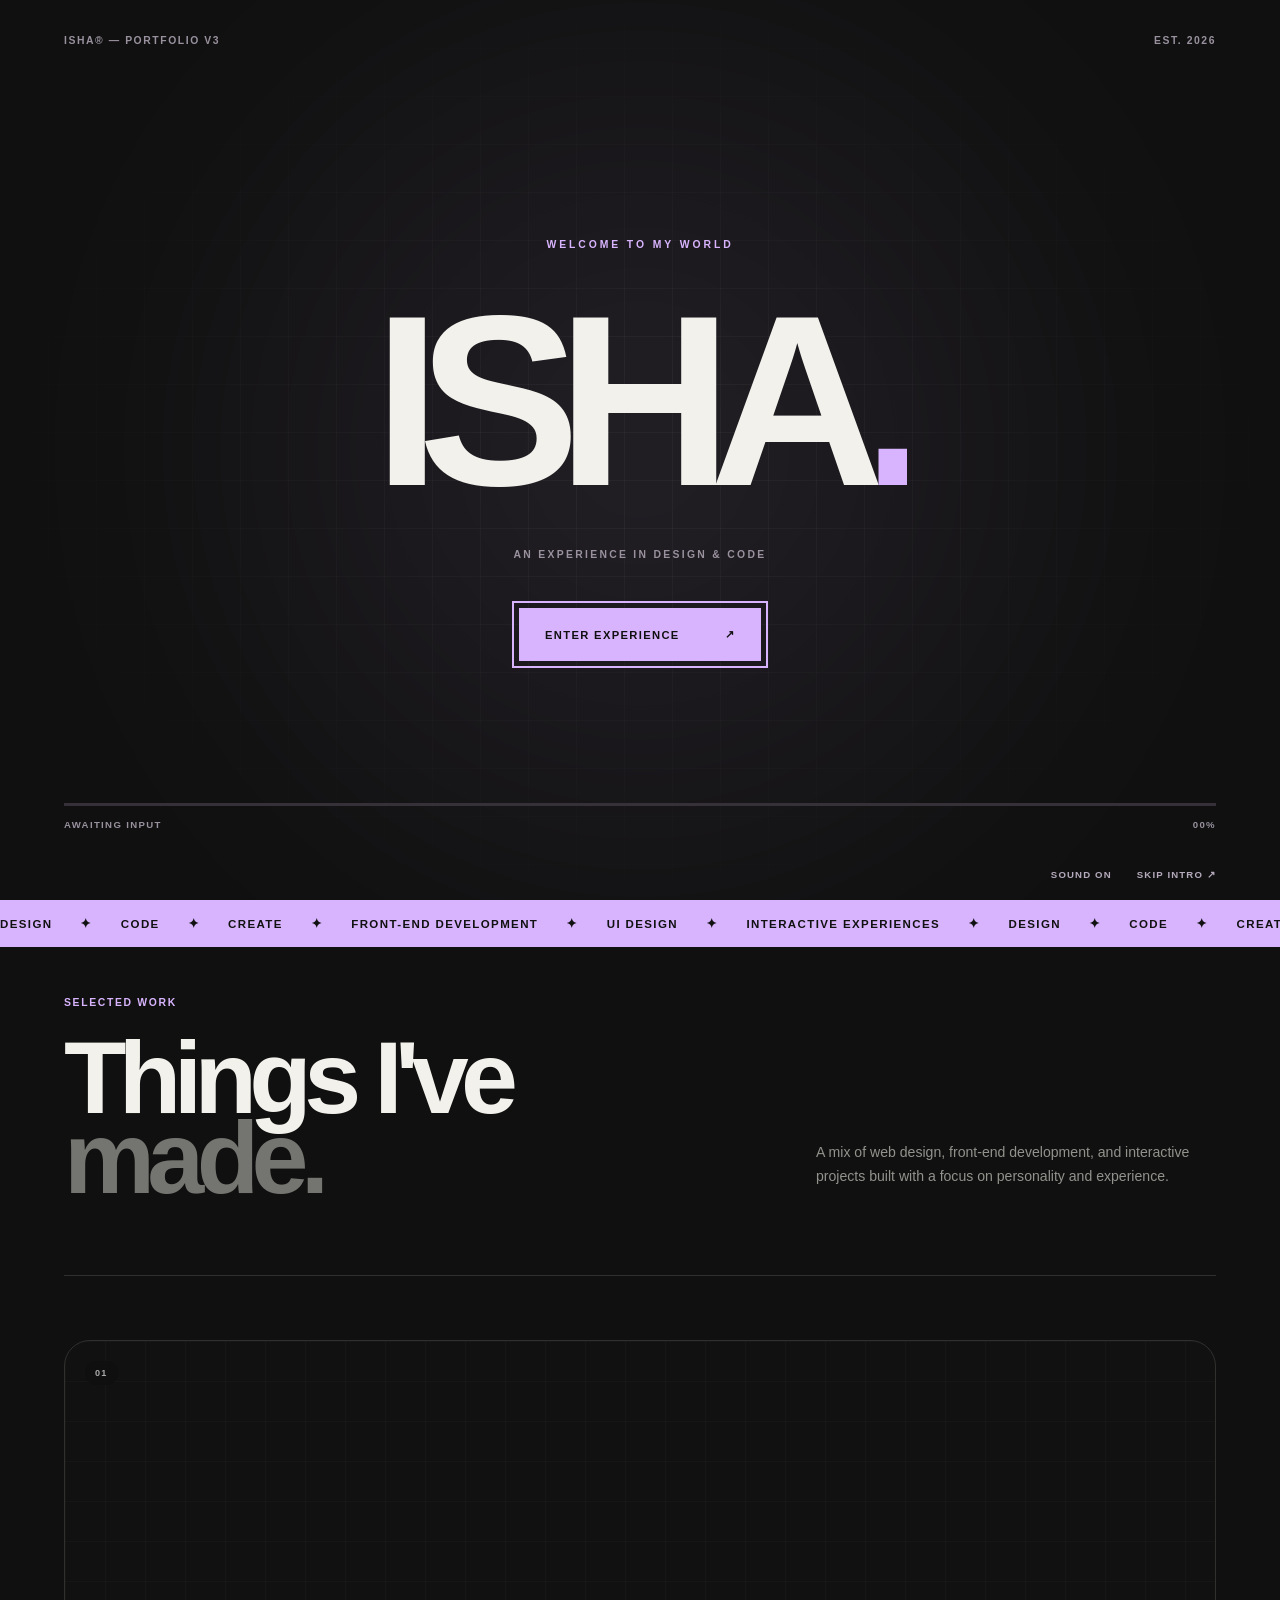
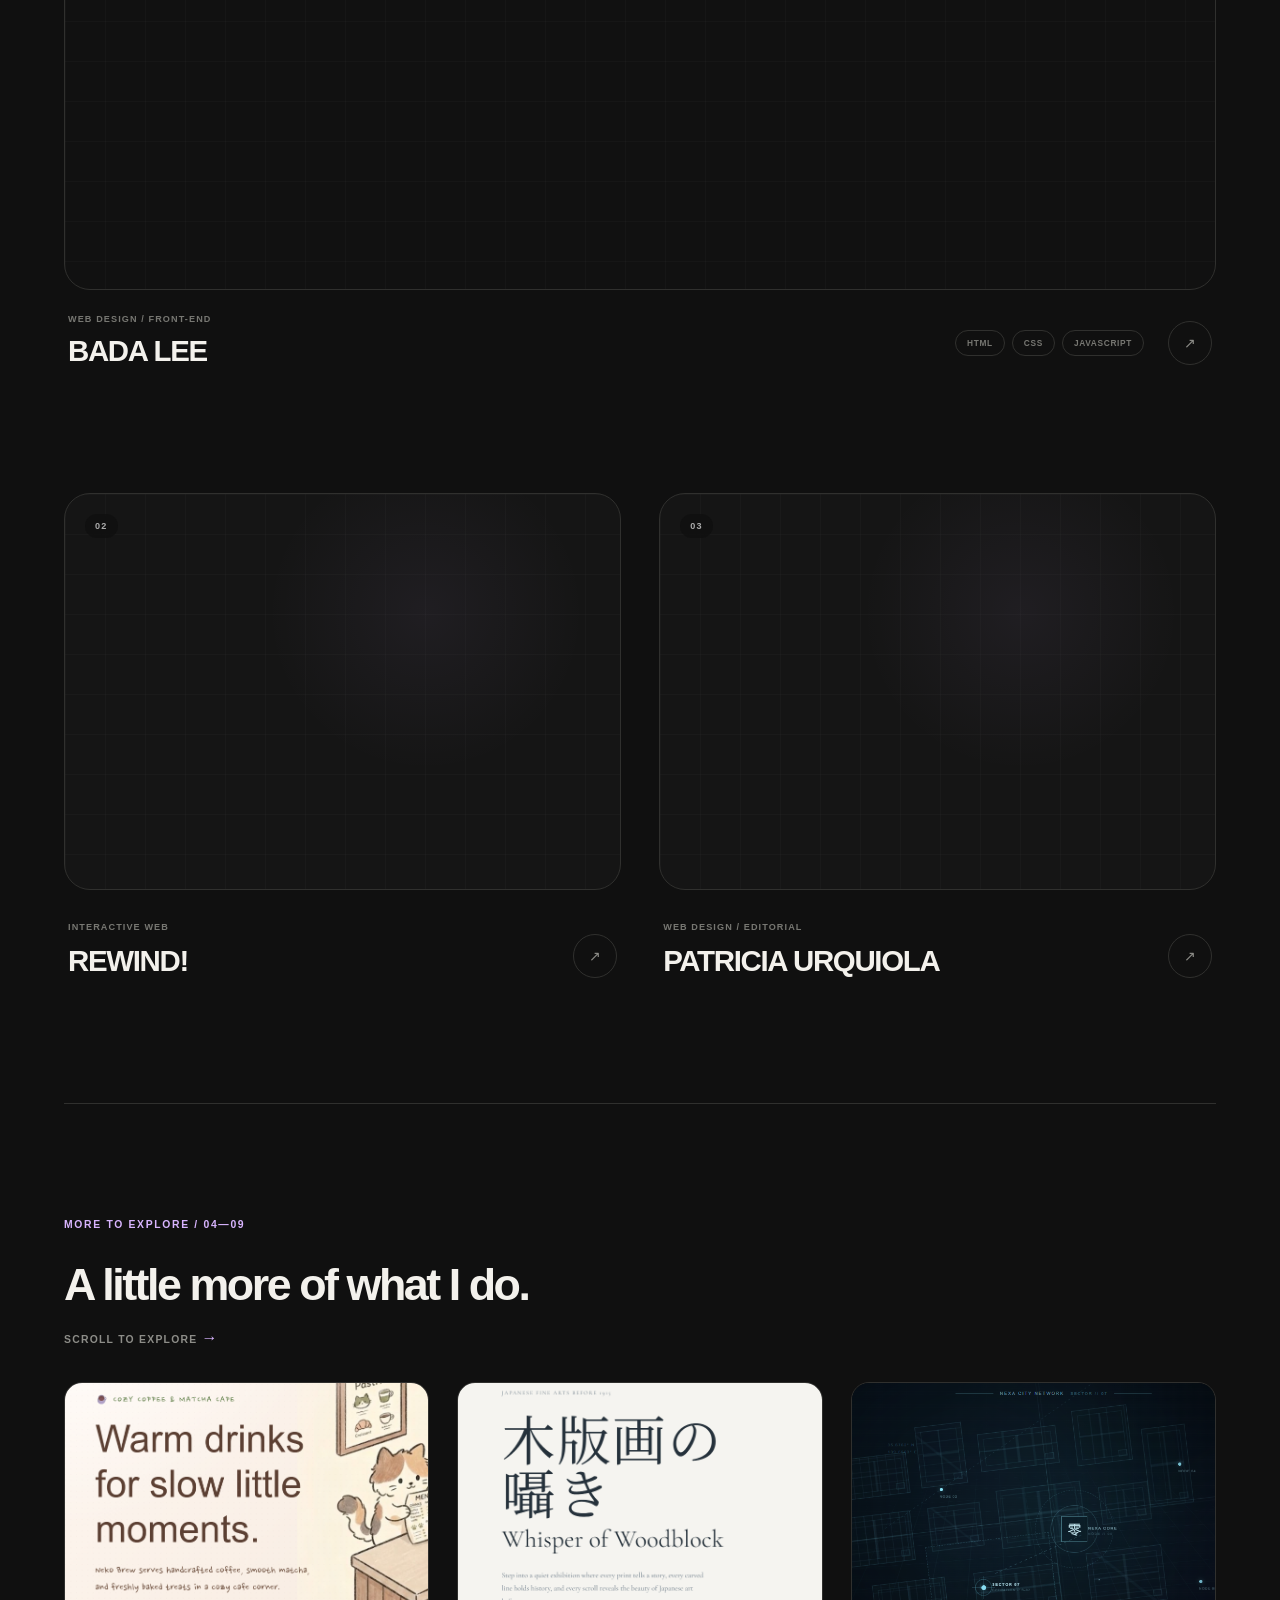
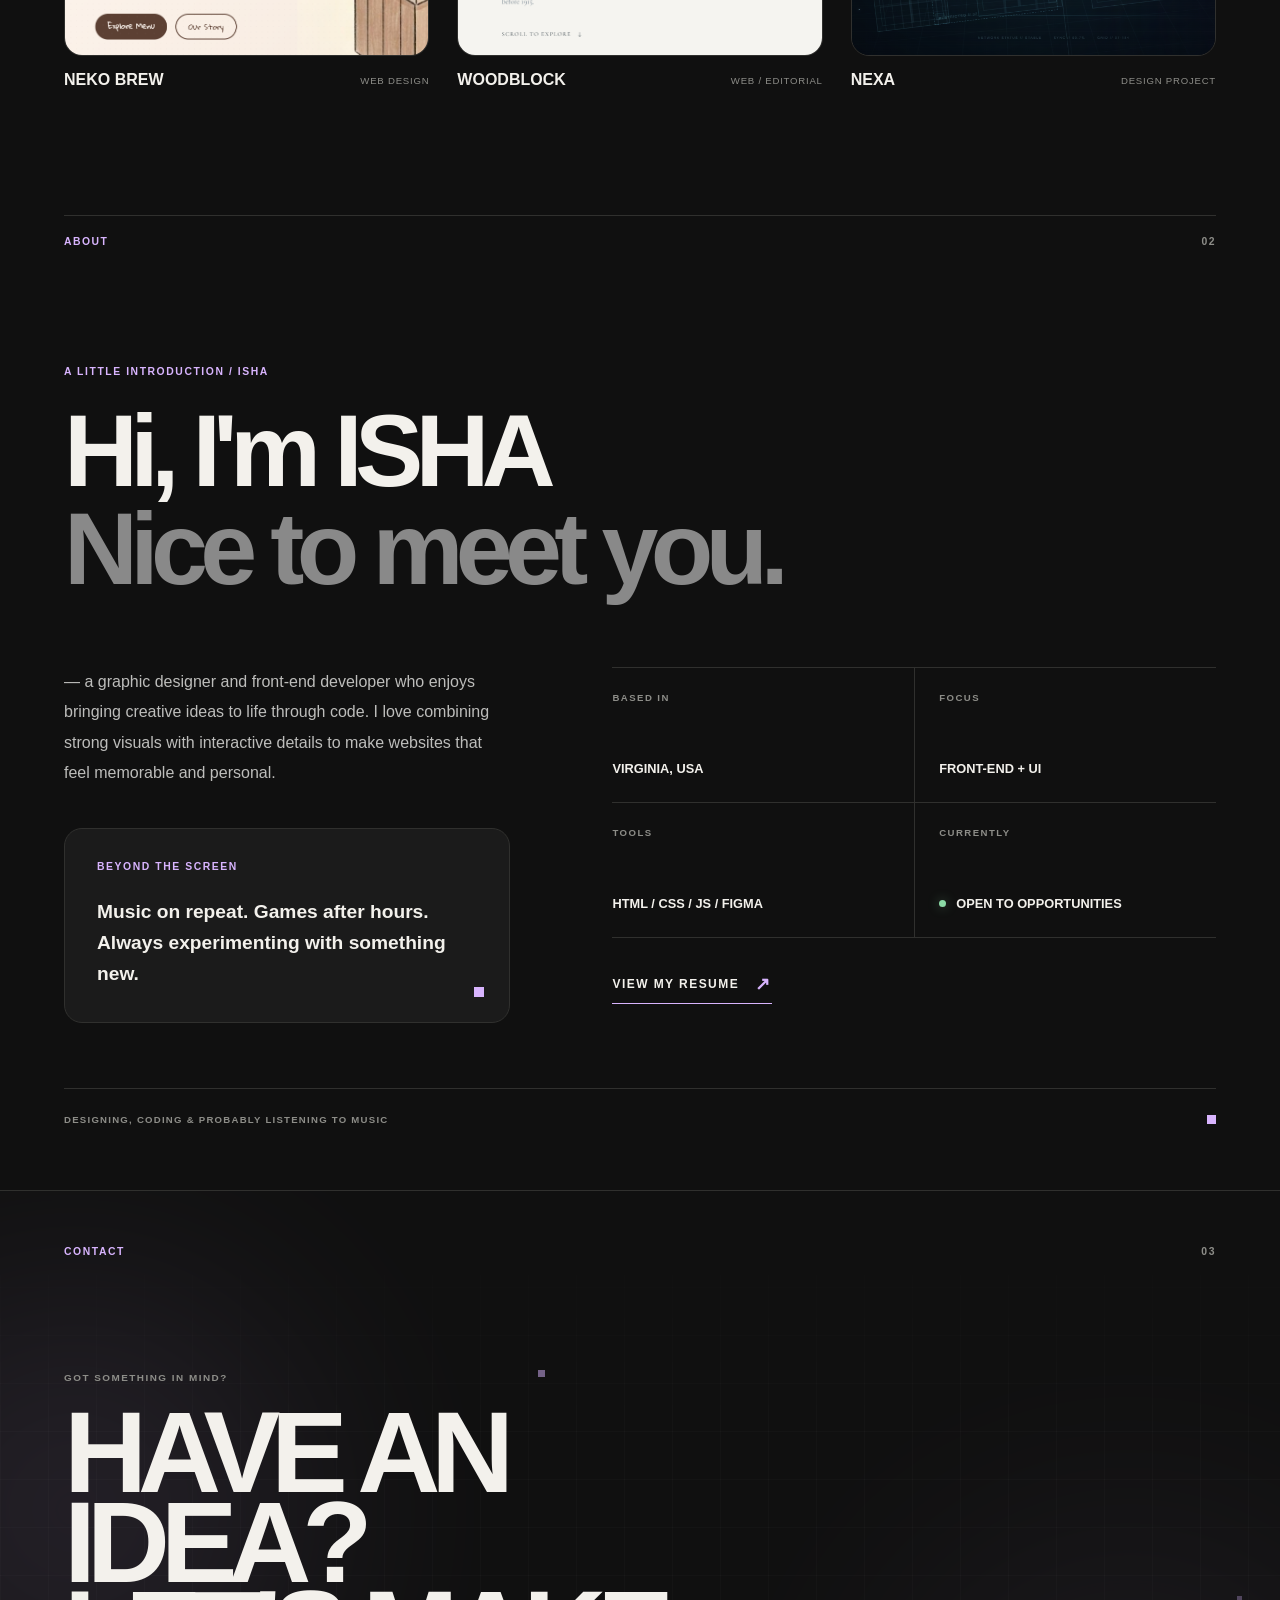
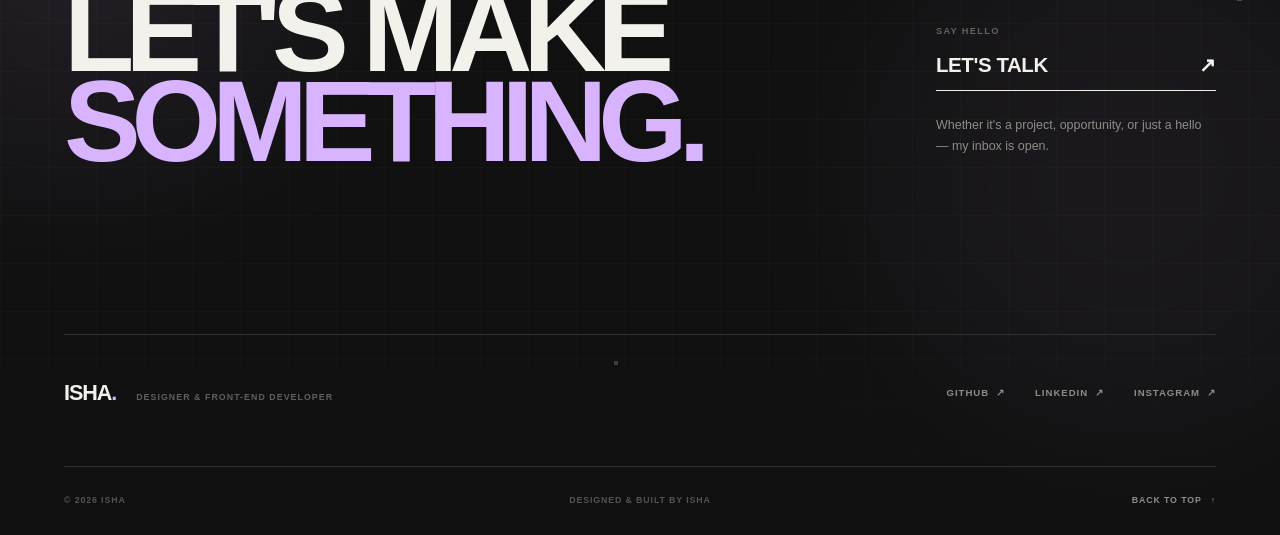
==== index.html @ 1ec318f9 "new new new" ====
<!DOCTYPE html>
<html lang="en">

<head>
    <meta charset="UTF-8">

    <meta
        name="viewport"
        content="width=device-width, initial-scale=1.0"
    >

    <meta
        name="description"
        content="ISHA — Front-End Developer and Designer portfolio."
    >

    <title>ISHA — Portfolio</title>

<link rel="stylesheet" href="css/base.css">
<link rel="stylesheet" href="css/work.css">
<link rel="stylesheet" href="css/about.css">
<link rel="stylesheet" href="css/contact.css">
<link rel="stylesheet" href="css/projects.css">
<link rel="stylesheet" href="css/responsive.css">
<link rel="stylesheet" href="css/loader.css">
</head>


<body>


<!-- =========================================
     ISHA V3 — CINEMATIC LOADER
========================================= -->

<div class="intro-loader" id="introLoader" role="dialog"
     aria-label="Portfolio introduction" aria-modal="true">

    <div class="intro-panel intro-panel-left"></div>
    <div class="intro-panel intro-panel-right"></div>

    <div class="intro-stage">

        <div class="intro-grid"></div>
        <div class="intro-glow"></div>

        <div class="intro-top">
            <span>ISHA® — PORTFOLIO V3</span>
            <span>EST. 2026</span>
        </div>

        <div class="intro-center">

            <p class="intro-kicker">WELCOME TO MY WORLD</p>

            <h1 class="intro-wordmark" aria-label="ISHA">
                <span>I</span>
                <span>S</span>
                <span>H</span>
                <span>A</span>
                <span class="intro-dot">.</span>
            </h1>

            <p class="intro-status" id="introStatus">
                AN EXPERIENCE IN DESIGN &amp; CODE
            </p>

            <button class="intro-enter" id="introEnter" type="button">
                ENTER EXPERIENCE
                <span>↗</span>
            </button>

        </div>

        <div class="intro-bottom">

            <div class="intro-progress-track">
                <div class="intro-progress-bar"></div>
            </div>

            <div class="intro-bottom-info">
                <span id="introProgressLabel">AWAITING INPUT</span>
                <span id="introPercent">00%</span>
            </div>

        </div>

        <div class="intro-controls">
            <button id="introSound" type="button"
                    aria-pressed="true">SOUND ON</button>
            <button id="introSkip" type="button">SKIP INTRO ↗</button>
        </div>

    </div>
</div>



    <!-- =========================================
         NAVIGATION
    ========================================== -->

    <header class="site-header">

        <a href="#" class="logo">
            ISHA<span>.</span>
        </a>


        <nav class="site-nav" aria-label="Main navigation">

            <a href="#work">WORK</a>
            <a href="#about">ABOUT</a>
            <a href="#contact">CONTACT</a>

        </nav>


        <div class="header-status">

            <span class="status-dot"></span>

            AVAILABLE FOR WORK

        </div>

    </header>



    <main>


        <!-- =========================================
             HERO
        ========================================== -->

        <section class="hero">

<div class="hero-background" aria-hidden="true">

    <div class="hero-grid"></div>

    <div class="hero-glow hero-glow-one"></div>
    <div class="hero-glow hero-glow-two"></div>

    <span class="hero-bg-text">
        ISHA
    </span>

    <div class="hero-square square-one"></div>
    <div class="hero-square square-two"></div>
    <div class="hero-square square-three"></div>

</div>

            <!-- LEFT SIDE -->

            <div class="hero-intro">

                <p class="hero-eyebrow">
                    FRONT-END DEVELOPER &amp; DESIGNER
                </p>


                <h1 class="hero-title">
                    ISHA<span>.</span>
                </h1>


                <p class="hero-description">
                I design &amp; build digital experiences<br>
                with personality.
                </p>


                <div class="hero-actions">

                    <a
                        href="#work"
                        class="button button-primary"
                    >
                        VIEW MY WORK
                        <span>↗</span>
                    </a>


                    <a
                        href="#contact"
                        class="button button-secondary"
                    >
                        CONTACT ME
                    </a>

                </div>

<div class="hero-meta">

    <div>
        <span>BASED IN</span>
        <p>VIRGINIA, USA</p>
    </div>

    <div>
        <span>FOCUS</span>
        <p>FRONT-END / UI</p>
    </div>

</div>

            </div>

            <!-- =========================================
                 FEATURED PROJECT
            ========================================== -->

            <div class="featured-project">

                <div class="featured-top">

                    <div class="featured-label">

                        <span class="featured-dot"></span>

                        LIVE PROJECT PREVIEW

                    </div>


                    <span class="featured-count">
                        01 / 06
                    </span>

                </div>



<a
    href="https://urbruhisha.github.io/genshin-ui/"
    class="featured-card"
    target="_blank"
    rel="noopener noreferrer"
>

                    <!-- IMAGE WILL GO HERE LATER -->

<div class="featured-visual">
    
    <iframe
        src="https://urbruhisha.github.io/genshin-ui/"
        title="Genshin Archive live preview"
        class="featured-site-preview"
        loading="lazy"
        tabindex="-1"
    ></iframe>

</div>


                    <div class="featured-info">

                        <div>

                            <p class="featured-type">
                                PERSONAL PROJECT
                            </p>

                            <h2>
                                GENSHIN ARCHIVE
                            </h2>

                        </div>


                        <span class="featured-arrow">
                            ↗
                        </span>

                    </div>

                </a>

            </div>

        </section>

<div class="hero-scroll">
    <span>SCROLL TO EXPLORE</span>
    <span>↓</span>
</div>



        <!-- =========================================
             TICKER
        ========================================== -->

        <section
            class="ticker"
            aria-label="Portfolio specialties"
        >

            <div class="ticker-track">


                <!-- FIRST COPY -->

                <div class="ticker-content">

                    <span>DESIGN</span>
                    <span class="ticker-symbol">✦</span>

                    <span>CODE</span>
                    <span class="ticker-symbol">✦</span>

                    <span>CREATE</span>
                    <span class="ticker-symbol">✦</span>

                    <span>FRONT-END DEVELOPMENT</span>
                    <span class="ticker-symbol">✦</span>

                    <span>UI DESIGN</span>
                    <span class="ticker-symbol">✦</span>

                    <span>INTERACTIVE EXPERIENCES</span>
                    <span class="ticker-symbol">✦</span>

                </div>



                <!-- DUPLICATE FOR SEAMLESS LOOP -->

                <div
                    class="ticker-content"
                    aria-hidden="true"
                >

                    <span>DESIGN</span>
                    <span class="ticker-symbol">✦</span>

                    <span>CODE</span>
                    <span class="ticker-symbol">✦</span>

                    <span>CREATE</span>
                    <span class="ticker-symbol">✦</span>

                    <span>FRONT-END DEVELOPMENT</span>
                    <span class="ticker-symbol">✦</span>

                    <span>UI DESIGN</span>
                    <span class="ticker-symbol">✦</span>

                    <span>INTERACTIVE EXPERIENCES</span>
                    <span class="ticker-symbol">✦</span>

                </div>


            </div>

        </section>

<!-- =========================================
     SELECTED WORK
========================================== -->

<div class="work-header">

    <div class="work-heading">

        <p class="work-eyebrow">
            SELECTED WORK
        </p>

        <h2>
            Things I've<br>
            <span>made.</span>
        </h2>

    </div>


    <p class="work-description">
        A mix of web design, front-end development,
        and interactive projects built with a focus
        on personality and experience.
    </p>

</div>

    <!-- =========================================
     PROJECT 01 — BADA LEE
========================================== -->

<article class="project project-large project-bada">

<div class="project-visual project-visual-live">

    <iframe
        src="https://urbruhisha.github.io/bdlee/"
        title="BADA LEE live website preview"
        class="project-site-preview"
        loading="lazy"
    ></iframe>

    <span class="project-number">01</span>

</div>


    <div class="project-info">

        <div class="project-title">

            <span>WEB DESIGN / FRONT-END</span>

            <h3>BADA LEE</h3>

        </div>


        <div class="project-meta">

            <div class="project-tags">
                <span>HTML</span>
                <span>CSS</span>
                <span>JAVASCRIPT</span>
            </div>

            <a
                href="https://urbruhisha.github.io/bdlee/"
                class="project-arrow"
                target="_blank"
                rel="noopener noreferrer"
                aria-label="Open BADA LEE project"
            >
                ↗
            </a>

        </div>

    </div>

</article>


<!-- =========================================
     PROJECTS 02 + 03
========================================== -->

<div class="project-grid">


<!-- PROJECT 02 — REWIND -->

<article class="project project-small project-rewind">

    <div class="project-visual project-visual-live">

        <iframe
            src="https://urbruhisha.github.io/rewind/"
            title="REWIND! live website preview"
            class="project-site-preview"
            loading="lazy"
        ></iframe>

        <span class="project-number">02</span>

    </div>


    <div class="project-info">

        <div class="project-title">

            <span>INTERACTIVE WEB</span>

            <h3>REWIND!</h3>

        </div>


        <a
            href="https://urbruhisha.github.io/rewind/"
            class="project-arrow"
            target="_blank"
            rel="noopener noreferrer"
            aria-label="Open REWIND project"
        >
            ↗
        </a>

    </div>

</article>


<!-- PROJECT 03 — PATRICIA URQUIOLA -->

<article class="project project-small project-urquiola">

    <div class="project-visual project-visual-live">

<iframe
    src="https://urbruhisha.github.io/urquiola/"
    title="Patricia Urquiola live website preview"
    class="project-site-preview"
    loading="lazy"
></iframe>
        
        <span class="project-number">03</span>

    </div>


    <div class="project-info">

        <div class="project-title">

            <span>WEB DESIGN / EDITORIAL</span>

            <h3>PATRICIA URQUIOLA</h3>

        </div>


<a
    href="https://urbruhisha.github.io/urquiola/"
    class="project-arrow"
    target="_blank"
    rel="noopener noreferrer"
    aria-label="Open Patricia Urquiola project"
>
    ↗
</a>

    </div>

</article>
    
    
</div>


<!-- =========================================
     MORE TO EXPLORE
========================================== -->

<div class="more-projects">

    <div class="more-projects-header">
        <p class="work-eyebrow">MORE TO EXPLORE / 04—09</p>
        <h2>A little more of what I do.</h2>
        <p class="more-scroll-hint">
        SCROLL TO EXPLORE <span>→</span>
        </p>
    </div>

    <div class="more-projects-grid">

        <!-- 04 — NEKO BREW -->
        <a href="projects/neko-brew/index.html" class="more-project-card" target="_blank" rel="noopener noreferrer">
            <div class="more-project-image">
                <img src="images/neko-brew-preview.png"
                     alt="Neko Brew website screenshot"
                     loading="lazy">
                <span class="more-project-overlay">VIEW PROJECT ↗</span>
            </div>
            <div class="more-project-info">
                <h3>NEKO BREW</h3>
                <span>WEB DESIGN</span>
            </div>
        </a>

        <!-- 05 — WOODBLOCK -->
        <a href="projects/woodblock/index.html" class="more-project-card" target="_blank" rel="noopener noreferrer">
            <div class="more-project-image">
                <img src="images/woodblock-preview.png"
                     alt="Woodblock project screenshot"
                     loading="lazy">
                <span class="more-project-overlay">VIEW PROJECT ↗</span>
            </div>
            <div class="more-project-info">
                <h3>WOODBLOCK</h3>
                <span>WEB / EDITORIAL</span>
            </div>
        </a>

        <!-- 06 — NEXA -->
        <a href="projects/nexa/index.html" class="more-project-card" target="_blank" rel="noopener noreferrer">
            <div class="more-project-image">
                <img src="images/nexa-preview.png"
                     alt="NEXA project screenshot"
                     loading="lazy">
                <span class="more-project-overlay">VIEW PROJECT ↗</span>
            </div>
            <div class="more-project-info">
                <h3>NEXA</h3>
                <span>DESIGN PROJECT</span>
            </div>
        </a>

        <!-- 07 — KISSESAMOUR -->
        <a href="projects/kissesamour/index.html" class="more-project-card" target="_blank" rel="noopener noreferrer">
            <div class="more-project-image">
                <img src="images/kissesamour-preview.png"
                     alt="Kissesamour project screenshot"
                     loading="lazy">
                <span class="more-project-overlay">VIEW PROJECT ↗</span>
            </div>
            <div class="more-project-info">
                <h3>KISSESAMOUR</h3>
                <span>WORK IN PROGRESS</span>
            </div>
        </a>

        <!-- 08 — COMING SOON -->
        <div class="more-project-card coming-soon">
            <div class="more-project-image">
                <div class="coming-soon-content">
                    <span>IN THE WORKS / 08</span>
                    <h3>COMING SOON</h3>
                    <p>NEW PROJECT</p>
                </div>
            </div>
            <div class="more-project-info">
                <h3>UNTITLED PROJECT</h3>
                <span>COMING SOON</span>
            </div>
        </div>

        <!-- 09 — SPARE SLOT -->
        <div class="more-project-card coming-soon">
            <div class="more-project-image">
                <div class="coming-soon-content">
                    <span>FUTURE PROJECT / 09</span>
                    <h3>COMING SOON</h3>
                    <p>STAY TUNED</p>
                </div>
            </div>
            <div class="more-project-info">
                <h3>FUTURE PROJECT</h3>
                <span>COMING SOON</span>
            </div>
        </div>

    </div>

</div>



<!-- ========================================
     ABOUT ME
========================================= -->

<section class="about-section" id="about">

    <div class="about-topline">
        <span>ABOUT</span>
        <span>02</span>
    </div>

    <div class="about-heading">
        <p class="about-eyebrow">A LITTLE INTRODUCTION / ISHA</p>

        <h2>
            Hi, I'm ISHA<br>
            <span>Nice to meet you.</span>
        </h2>
    </div>

    <div class="about-content">

        <!-- LEFT: INTRODUCTION -->
        <div class="about-left">

            <p class="about-description">
                — a graphic designer and front-end
                developer who enjoys bringing creative ideas
                to life through code. I love combining strong
                visuals with interactive details to make
                websites that feel memorable and personal.
            </p>

            <div class="about-personality">
                <span class="personality-label">
                    BEYOND THE SCREEN
                </span>

                <p>
                    Music on repeat. Games after hours.
                    Always experimenting with something new.
                </p>

                <span class="personality-square"></span>
            </div>

        </div>

        <!-- RIGHT: INFORMATION -->
        <div class="about-right">

            <div class="about-info-grid">

                <div class="about-info-item">
                    <span>BASED IN</span>
                    <strong>VIRGINIA, USA</strong>
                </div>

                <div class="about-info-item">
                    <span>FOCUS</span>
                    <strong>FRONT-END + UI</strong>
                </div>

                <div class="about-info-item">
                    <span>TOOLS</span>
                    <strong>HTML / CSS / JS / FIGMA</strong>
                </div>

                <div class="about-info-item">
                    <span>CURRENTLY</span>
                    <strong class="availability">
                        <i></i>
                        OPEN TO OPPORTUNITIES
                    </strong>
                </div>

            </div>

            <a
                href="resume.pdf"
                class="about-resume"
                target="_blank"
                rel="noopener noreferrer"
            >
                VIEW MY RESUME
                <span>↗</span>
            </a>

        </div>

    </div>

    <div class="about-bottomline">
        <span>
            DESIGNING, CODING &amp; PROBABLY LISTENING TO MUSIC
        </span>
        <span class="about-bottom-square"></span>
    </div>

</section>


<!-- =========================================
     CONTACT
========================================== -->

<section class="contact-section" id="contact">
    
    <!-- CONTACT BACKGROUND -->
<div class="hero-background" aria-hidden="true">

    <div class="hero-grid"></div>

    <div class="hero-glow hero-glow-one"></div>
    <div class="hero-glow hero-glow-two"></div>

    <span class="hero-square square-one"></span>
    <span class="hero-square square-two"></span>
    <span class="hero-square square-three"></span>

</div>

    <!-- TOP LABEL -->

    <div class="contact-label">
        <span>CONTACT</span>
        <span>03</span>
    </div>


    <!-- MAIN CONTACT -->

    <div class="contact-main">

        <div class="contact-heading">

            <p class="contact-eyebrow">
                GOT SOMETHING IN MIND?
            </p>

            <h2>
                HAVE AN IDEA?<br>
                LET'S MAKE<br>
                <span>SOMETHING.</span>
            </h2>

        </div>


        <!-- SAY HELLO -->

        <div class="contact-action">

            <p>
                SAY HELLO
            </p>

<a
    href="mailto:ferminaisha003@gmail.com?subject=Hello%20Isha!"
    class="email-link"
>
    LET'S TALK
    <span>↗</span>
</a>

            <p class="contact-note">
                Whether it's a project, opportunity,
                or just a hello — my inbox is open.
            </p>

        </div>

    </div>



    <!-- =========================================
         FOOTER
    ========================================== -->

    <footer class="site-footer">

        <div class="footer-brand">

            <a href="https://urbruhisha.github.io/Isha-v2/" class="footer-logo">
                ISHA<span>.</span>
            </a>

            <p>
                DESIGNER &amp; FRONT-END DEVELOPER
            </p>

        </div>


        <div class="footer-links">

            <a
                href="https://github.com/urbruhisha"
                target="_blank"
                rel="noopener noreferrer"
            >
                GITHUB
                <span>↗</span>
            </a>

            <a
                href="https://www.linkedin.com/in/aisha-fermin-2b5055415/"
                target="_blank"
                rel="noopener noreferrer"
            >
                LINKEDIN
                <span>↗</span>
            </a>
            
            <a
                href="
https://www.instagram.com/designedbyishav2?stkn=MzZva2c1ajdhcDd4&utm_source=qr"
                target="_blank"
                rel="noopener noreferrer"
            >
                INSTAGRAM
                <span>↗</span>
            </a>

        </div>


        <div class="footer-bottom">

            <p>
                © 2026 ISHA
            </p>

            <p class="footer-made">
                DESIGNED &amp; BUILT BY ISHA
            </p>

            <a href="#" class="back-to-top">
                BACK TO TOP
                <span>↑</span>
            </a>

        </div>

    </footer>

</section>


    </main>

<!-- CUSTOM SCROLL INDICATOR -->
<div class="scroll-indicator" aria-hidden="true"></div>

<script src="js/script.js"></script>
<script src="js/hover-sounds.js" defer></script>
<script src="js/loader.js" defer></script>
    
</body>

</html>
---- css/base.css ----
/* ==================================================
   ISHA V3
   BASE + NAV + HERO + FEATURED PROJECT + TICKER
================================================== */


/* ==================================================
   RESET
================================================== */

* {
    box-sizing: border-box;
    margin: 0;
    padding: 0;
}

html {
    scroll-behavior: smooth;
}

body {
    min-height: 100vh;

    background: #101010;
    color: #f3f1ec;

    font-family:
        Arial,
        Helvetica,
        sans-serif;

    -webkit-font-smoothing: antialiased;
}

a {
    color: inherit;
    text-decoration: none;
}

button,
input,
textarea {
    font: inherit;
}


/* ==================================================
   VARIABLES
================================================== */

:root {
    --background: #101010;
    --surface: #181818;
    --surface-light: #202020;

    --text: #f3f1ec;
    --muted: #8d8d88;

    --border: #30302e;

    --accent: #d8b4fe;
    --accent-soft: #b99bd5;

    --radius-small: 10px;
    --radius-medium: 18px;
    --radius-large: 26px;

    --page-padding: clamp(24px, 5vw, 80px);
}


/* ==================================================
   HEADER
================================================== */

.site-header {
    width: 100%;
    min-height: 86px;

    display: grid;
    grid-template-columns: 1fr auto 1fr;
    align-items: center;

    padding:
        0
        var(--page-padding);

    border-bottom: 1px solid var(--border);

    background: var(--background);
}


/* LOGO */

.logo {
    width: max-content;

    font-size: 1.2rem;
    font-weight: 800;

    letter-spacing: -0.04em;
}

.logo span {
    color: var(--accent);
}


/* NAV */

.site-nav {
    display: flex;
    align-items: center;
    gap: 42px;
}

.site-nav a {
    position: relative;

    padding: 10px 0;

    color: var(--muted);

    font-size: 0.72rem;
    font-weight: 700;

    letter-spacing: 0.13em;

    transition:
        color 0.2s ease;
}

.site-nav a::after {
    content: "";

    position: absolute;

    left: 0;
    bottom: 4px;

    width: 0;
    height: 1px;

    background: var(--accent);

    transition:
        width 0.25s ease;
}

.site-nav a:hover {
    color: var(--text);
}

.site-nav a:hover::after {
    width: 100%;
}


/* STATUS */

.header-status {
    justify-self: end;

    display: flex;
    align-items: center;
    gap: 9px;

    color: var(--muted);

    font-size: 0.67rem;
    font-weight: 700;

    letter-spacing: 0.12em;
}

.status-dot {
    width: 7px;
    height: 7px;

    background: #8dd39e;

    border-radius: 50%;

    box-shadow:
        0 0 10px rgba(141, 211, 158, 0.45);
}


/* ==================================================
   HERO
================================================== */

.hero {
    min-height: calc(100vh - 86px);

    display: grid;

    grid-template-columns:
        minmax(480px, 0.8fr)
        minmax(650px, 1.2fr);

    align-items: center;

    gap: clamp(40px, 4vw, 75px);

    padding:
        45px
        var(--page-padding)
        45px;
}

/* ==================================================
   HERO BACKGROUND SHENANIGANS
================================================== */

.hero {
    position: relative;
    isolation: isolate;
    overflow: hidden;
}


/* keep actual hero content above background */

.hero-intro,
.featured-project {
    position: relative;
    z-index: 2;
}


/* BACKGROUND LAYER */

.hero-background {
    position: absolute;
    inset: 0;

    z-index: -1;

    overflow: hidden;

    pointer-events: none;
}


/* ==================================================
   FAINT GRID
================================================== */

.hero-grid {
    position: absolute;
    inset: 0;

    background-image:
        linear-gradient(
            rgba(255, 255, 255, 0.018) 1px,
            transparent 1px
        ),
        linear-gradient(
            90deg,
            rgba(255, 255, 255, 0.018) 1px,
            transparent 1px
        );

    background-size: 48px 48px;

    mask-image:
        linear-gradient(
            to bottom,
            transparent 2%,
            black 25%,
            black 75%,
            transparent 100%
        );

    -webkit-mask-image:
        linear-gradient(
            to bottom,
            transparent 2%,
            black 25%,
            black 75%,
            transparent 100%
        );
}


/* ==================================================
   SOFT GLOWS
================================================== */

.hero-glow {
    position: absolute;

    border-radius: 50%;

    filter: blur(120px);

    opacity: 0.1;
}


.hero-glow-one {
    width: 450px;
    height: 450px;

    left: -180px;
    top: 25%;

    background: var(--accent);
}


.hero-glow-two {
    width: 500px;
    height: 500px;

    right: 5%;
    top: -250px;

    background: var(--accent);

    opacity: 0.055;
}


/* ==================================================
   GIANT BACKGROUND ISHA
================================================== */

.hero-bg-text {
    position: absolute;

    left: 50%;
    bottom: -0.22em;

    transform: translateX(-50%);

    color: transparent;

    -webkit-text-stroke:
        1px rgba(255, 255, 255, 0.035);

    font-size: clamp(15rem, 31vw, 36rem);
    font-weight: 900;

    line-height: 0.7;
    letter-spacing: -0.1em;

    white-space: nowrap;

    user-select: none;
}


/* ==================================================
   LITTLE SQUARE DETAILS
================================================== */

.hero-square {
    position: absolute;

    width: 7px;
    height: 7px;

    background: var(--accent);

    opacity: 0.5;
}


.square-one {
    left: 42%;
    top: 19%;
}


.square-two {
    left: 48%;
    bottom: 18%;

    width: 4px;
    height: 4px;

    opacity: 0.25;
}


.square-three {
    right: 3%;
    top: 43%;

    width: 5px;
    height: 5px;

    opacity: 0.3;
}
/* ==================================================
   LIVE WEBSITE PREVIEW
================================================== */

.featured-visual {
    position: relative;

    width: 100%;
    aspect-ratio: 16 / 10;

    overflow: hidden;

    border-radius:
        calc(var(--radius-large) - 8px);

    background: #181818;
}

.featured-site-preview {
    width: 100%;
    height: 100%;

    display: block;

    border: 0;

    pointer-events: none;
}
/* ==================================================
   HERO — LEFT
================================================== */

.hero-intro {
    max-width: 590px;
}


/* EYEBROW */

.hero-eyebrow {
    margin-bottom: 22px;

    color: var(--accent);

    font-size: 0.7rem;
    font-weight: 700;

    letter-spacing: 0.17em;
}


.hero-title {
    margin-left: -8px;

    font-size:
        clamp(7rem, 12vw, 12rem);

    font-weight: 900;

    letter-spacing: -0.09em;
    line-height: 0.75;
}

.hero-title span {
    color: var(--accent);
}


/* DESCRIPTION */

.hero-description {
    max-width: 460px;

    margin-top: 38px;

    color: #c4c3be;

    font-size: clamp(1.15rem, 1.5vw, 1.4rem);

    line-height: 1.45;

    letter-spacing: -0.025em;
}

.hero-meta {
    display: flex;
    gap: 45px;

    margin-top: 30px;
}

.hero-meta div {
    display: flex;
    flex-direction: column;
    gap: 7px;
}

.hero-meta span {
    color: #555550;

    font-size: 0.52rem;
    font-weight: 700;

    letter-spacing: 0.14em;
}

.hero-meta p {
    color: var(--muted);

    font-size: 0.6rem;
    font-weight: 700;

    letter-spacing: 0.08em;
}


.hero {
    position: relative;
}

.hero-scroll {
    position: absolute;

    left: 50%;
    bottom: 18px;

    display: flex;
    align-items: center;
    gap: 10px;

    transform: translateX(-50%);

    color: #5d5d58;

    font-size: 0.52rem;
    font-weight: 700;

    letter-spacing: 0.15em;
}

.hero-scroll span:last-child {
    color: var(--accent);
}

/* ==================================================
   HERO BUTTONS
================================================== */

.hero-actions {
    display: flex;
    align-items: center;
    flex-wrap: wrap;

    gap: 12px;

    margin-top: 34px;
}

.button {
    min-height: 48px;

    display: inline-flex;
    align-items: center;
    justify-content: center;

    gap: 13px;

    padding:
        0
        20px;

    border: 1px solid var(--border);
    border-radius: var(--radius-small);

    font-size: 0.68rem;
    font-weight: 800;

    letter-spacing: 0.1em;

    transition:
        transform 0.2s ease,
        background 0.2s ease,
        border-color 0.2s ease,
        color 0.2s ease;
}


/* PRIMARY */

.button-primary {
    background: var(--text);
    color: var(--background);

    border-color: var(--text);
}

.button-primary:hover {
    transform: translateY(-3px);

    background: var(--accent);
    border-color: var(--accent);
}


/* SECONDARY */

.button-secondary {
    color: var(--muted);

    background: transparent;
}

.button-secondary:hover {
    transform: translateY(-3px);

    color: var(--text);

    border-color: #62625e;
}


/* ==================================================
   FEATURED PROJECT
================================================== */
.featured-project {
    width: 100%;
    max-width: 880px;

    justify-self: end;
}


/* FEATURED HEADER */

.featured-top {
    display: flex;
    align-items: center;
    justify-content: space-between;

    margin-bottom: 13px;
}

.featured-label {
    display: flex;
    align-items: center;

    gap: 9px;

    color: var(--muted);

    font-size: 0.67rem;
    font-weight: 700;

    letter-spacing: 0.13em;
}

.featured-dot {
    width: 6px;
    height: 6px;

    background: var(--accent);

    border-radius: 50%;
}

.featured-count {
    color: #64645f;

    font-size: 0.67rem;

    letter-spacing: 0.1em;
}


/* ==================================================
   FEATURED CARD
================================================== */

.featured-card {
    position: relative;

    display: block;

    padding: 10px;

    background: var(--surface);

    border: 1px solid var(--border);
    border-radius: var(--radius-large);

    overflow: hidden;

    transition:
        transform 0.35s ease,
        border-color 0.35s ease,
        box-shadow 0.35s ease;
}

.featured-card:hover {
    transform: translateY(-7px);

    border-color: #4a4947;

    box-shadow:
        0 28px 70px
        rgba(0, 0, 0, 0.28);
}


/* ==================================================
   FEATURED VISUAL PLACEHOLDER
================================================== */

.featured-visual {
    position: relative;

    min-height: clamp(300px, 31vw, 450px);

    display: grid;
    place-items: center;

    overflow: hidden;

    border-radius:
        calc(var(--radius-large) - 8px);

    background:
        radial-gradient(
            circle at 25% 20%,
            rgba(216, 180, 254, 0.12),
            transparent 30%
        ),
        radial-gradient(
            circle at 80% 80%,
            rgba(255, 255, 255, 0.05),
            transparent 30%
        ),
        #202020;
}

/* subtle grid */

.featured-visual::before {
    content: "";

    position: absolute;
    inset: 0;

    background-image:
        linear-gradient(
            rgba(255,255,255,0.025) 1px,
            transparent 1px
        ),
        linear-gradient(
            90deg,
            rgba(255,255,255,0.025) 1px,
            transparent 1px
        );

    background-size:
        35px 35px;

    pointer-events: none;
}


/* PLACEHOLDER TEXT */

.featured-visual > span {
    position: relative;

    z-index: 1;

    color: #5e5d59;

    font-size: 0.63rem;
    font-weight: 700;

    letter-spacing: 0.17em;
}


/* ==================================================
   FEATURED INFO
================================================== */

.featured-info {
    display: flex;
    align-items: flex-end;
    justify-content: space-between;

    gap: 20px;

    padding:
        24px
        18px
        16px;
}

.featured-type {
    margin-bottom: 8px;

    color: var(--muted);

    font-size: 0.6rem;
    font-weight: 700;

    letter-spacing: 0.14em;
}

.featured-info h2 {
    font-size:
        clamp(1.3rem, 2.1vw, 2rem);

    font-weight: 800;

    letter-spacing: -0.045em;
}


/* ARROW */

.featured-arrow {
    width: 44px;
    height: 44px;

    flex-shrink: 0;

    display: grid;
    place-items: center;

    border: 1px solid var(--border);
    border-radius: 50%;

    color: var(--muted);

    font-size: 1.15rem;

    transition:
        transform 0.25s ease,
        background 0.25s ease,
        color 0.25s ease,
        border-color 0.25s ease;
}

.featured-card:hover .featured-arrow {
    transform:
        rotate(45deg);

    background: var(--accent);

    color: #111;

    border-color: var(--accent);
}


/* ==================================================
   TICKER
================================================== */

.ticker {
    width: 100%;

    overflow: hidden;

    padding:
        16px 0;

    background: var(--accent);
    color: #111;

    white-space: nowrap;
}

.ticker-track {
    width: max-content;

    display: flex;

    animation:
        ticker-scroll
        28s
        linear
        infinite;
}

.ticker-content {
    display: flex;
    align-items: center;

    flex-shrink: 0;

    gap: 28px;

    padding-right: 28px;

    font-size: 0.72rem;
    font-weight: 800;

    letter-spacing: 0.12em;
}

.ticker-symbol {
    font-size: 0.8rem;
}


/* ANIMATION */

@keyframes ticker-scroll {

    from {
        transform: translateX(0);
    }

    to {
        transform: translateX(-50%);
    }

}


/* pause when hovering */

.ticker:hover .ticker-track {
    animation-play-state: paused;
}


/* ==================================================
   EMPTY SECTIONS
   TEMPORARY
================================================== */

#work,
#about,
#contact {
    min-height: 0;
}


/* ==================================================
   TABLET
================================================== */

@media (max-width: 1000px) {

    .site-header {
        grid-template-columns:
            1fr auto;
    }

    .site-nav {
        display: none;
    }


    .hero {
        min-height: auto;

        grid-template-columns: 1fr;

        gap: 70px;

        padding-top: 80px;
        padding-bottom: 80px;
    }


    .hero-intro {
        max-width: 650px;
    }


    .hero-title {
        font-size:
            clamp(6rem, 18vw, 9rem);
    }


    .featured-project {
        max-width: none;

        justify-self: stretch;
    }


    .featured-visual {
        min-height: 480px;
    }

}


/* ==================================================
   MOBILE
================================================== */

@media (max-width: 600px) {

    :root {
        --page-padding: 18px;
    }


    /* HEADER */

    .site-header {
        min-height: 72px;
    }


    .header-status {
        font-size: 0.56rem;

        letter-spacing: 0.08em;
    }


    .status-dot {
        width: 6px;
        height: 6px;
    }


    /* HERO */

    .hero {
        gap: 60px;

        padding-top: 60px;
        padding-bottom: 60px;
    }


    .hero-eyebrow {
        margin-bottom: 18px;

        font-size: 0.59rem;
    }


    .hero-title {
        margin-left: -3px;

        font-size:
            clamp(5rem, 28vw, 7rem);
    }


    .hero-description {
        margin-top: 32px;

        font-size: 1.05rem;
    }


    /* BUTTONS */

    .hero-actions {
        align-items: stretch;
        flex-direction: column;
    }


    .button {
        width: 100%;
    }


    /* FEATURED */

    .featured-visual {
        min-height: 300px;
    }


    .featured-info {
        padding:
            20px
            12px
            12px;
    }


    .featured-info h2 {
        font-size: 1.25rem;
    }


    .featured-arrow {
        width: 39px;
        height: 39px;
    }


    /* TICKER */

    .ticker {
        padding: 14px 0;
    }


    .ticker-content {
        gap: 22px;

        padding-right: 22px;

        font-size: 0.62rem;
    }

}


/* ==================================================
   REDUCED MOTION
================================================== */

@media (prefers-reduced-motion: reduce) {

    html {
        scroll-behavior: auto;
    }

    .ticker-track {
        animation: none;
    }

    .featured-card,
    .button,
    .featured-arrow {
        transition: none;
    }

}
/* ==================================================
   HIDE NATIVE SCROLLBAR
================================================== */

html,
body {
    scrollbar-width: none;
    -ms-overflow-style: none;
}

html::-webkit-scrollbar,
body::-webkit-scrollbar {
    display: none;
    width: 0;
    height: 0;
}
/* Chrome / Edge / Safari */
::-webkit-scrollbar {
    width: 10px;
}

::-webkit-scrollbar-track {
    background: #151515;
}

::-webkit-scrollbar-thumb {
    background: var(--accent);

    /* square instead of pill */
    border-radius: 0;

    /* tiny dark separation from track */
    border: 2px solid #151515;
}

::-webkit-scrollbar-thumb:hover {
    background: #e4c8ff;
}

/* ==================================================
   SQUARE SCROLL INDICATOR
================================================== */

.scroll-indicator {
    position: fixed;

    top: 0;
    right: 0;

    width: 12px;
    height: 12px;

    background: var(--accent);

    z-index: 9999;

    pointer-events: none;

    transform: translateY(0);
}
---- css/work.css ----
/* ==================================================
   ISHA V3
   SELECTED WORK
================================================== */

.work-section {
    position: relative;
    isolation: isolate;
    overflow: hidden;

    padding-top: 140px;
    padding-bottom: clamp(120px, 13vw, 200px);
}

.work-header,
.project-large,
.project-grid {
    margin-left: var(--page-padding);
    margin-right: var(--page-padding);
}
/* ==================================================
   SUBTLE BACKGROUND
================================================== */

.work-section::before {
    content: "";

    position: absolute;
    inset: 0;

    z-index: -2;

    background-image:
        linear-gradient(
            rgba(255, 255, 255, 0.012) 1px,
            transparent 1px
        ),
        linear-gradient(
            90deg,
            rgba(255, 255, 255, 0.012) 1px,
            transparent 1px
        );

    background-size: 48px 48px;

    mask-image:
        linear-gradient(
            to bottom,
            transparent,
            #000 12%,
            #000 88%,
            transparent
        );

    -webkit-mask-image:
        linear-gradient(
            to bottom,
            transparent,
            #000 12%,
            #000 88%,
            transparent
        );
}


/* soft lavender atmosphere */

.work-section::after {
    content: "";

    position: absolute;

    width: 650px;
    height: 650px;

    top: 15%;
    right: -300px;

    z-index: -1;

    border-radius: 50%;

    background: var(--accent);

    filter: blur(180px);

    opacity: 0.025;

    pointer-events: none;
}


/* ==================================================
   WORK HEADER
================================================== */

.work-header {
    display: grid;

    grid-template-columns:
        minmax(500px, 1.2fr)
        minmax(280px, 0.8fr);

    align-items: end;

    gap: clamp(60px, 8vw, 130px);

    margin-bottom: clamp(50px, 5vw, 75px);

    padding-bottom: clamp(55px, 6vw, 80px);

    border-bottom: 1px solid var(--border);
}

.work-heading {
    position: relative;
}

.work-eyebrow {
    padding-top: 50px;
    margin-bottom: 30px;

    color: var(--accent);

    font-size: 0.65rem;
    font-weight: 800;

    letter-spacing: 0.16em;
}

.work-heading h2 {
    max-width: 720px;

    color: var(--text);

    font-size:
        clamp(4.5rem, 8vw, 8.5rem);

    font-weight: 900;

    line-height: 0.78;

    letter-spacing: -0.075em;
}


.work-heading h2 span {
    color: #747470;
}


.work-description {
    max-width: 400px;

    justify-self: end;

    padding-bottom: 10px;

    color: #92928d;

    font-size:
        clamp(0.85rem, 1.1vw, 1rem);

    line-height: 1.65;
}


/* ==================================================
   SHARED PROJECT
================================================== */

.project {
    position: relative;
}


.project-link {
    display: block;

    color: inherit;
    text-decoration: none;
}


.project-visual {
    position: relative;

    overflow: hidden;

    border: 1px solid var(--border);
    border-radius: var(--radius-large);

    background:
        radial-gradient(
            circle at 65% 30%,
            rgba(216, 180, 254, 0.055),
            transparent 35%
        ),
        #151515;

    transition:
        border-color 0.35s ease,
        transform 0.45s ease,
        box-shadow 0.45s ease;
}


/* subtle internal grid */

.project-visual::before {
    content: "";

    position: absolute;
    inset: 0;

    background-image:
        linear-gradient(
            rgba(255, 255, 255, 0.018) 1px,
            transparent 1px
        ),
        linear-gradient(
            90deg,
            rgba(255, 255, 255, 0.018) 1px,
            transparent 1px
        );

    background-size: 40px 40px;

    pointer-events: none;
}


.project-number {
    position: absolute;

    top: 22px;
    left: 22px;

    z-index: 3;

    color: #777772;

    font-size: 0.57rem;
    font-weight: 800;

    letter-spacing: 0.13em;

    transition: color 0.3s ease;
}


.project-placeholder {
    position: absolute;

    inset: 0;

    display: grid;
    place-items: center;

    z-index: 1;

    color: #51514d;

    font-size: 0.58rem;
    font-weight: 700;

    letter-spacing: 0.16em;
}


/* ==================================================
   LARGE PROJECT — BADA
================================================== */

.project-large {
    margin-bottom:
        clamp(90px, 10vw, 150px);
}


.project-large .project-visual {
    min-height:
        clamp(440px, 43vw, 680px);
}


/* BADA project-specific accent */

.project-bada {
    --project-accent: #ff3b3b;
}


/* faint red atmosphere inside the card */

.project-bada .project-visual::after {
    content: "";

    position: absolute;

    width: 600px;
    height: 600px;

    top: -350px;
    right: 8%;

    border-radius: 50%;

    background: var(--project-accent);

    filter: blur(160px);

    opacity: 0;

    pointer-events: none;

    transition: opacity 0.5s ease;
}


.project-bada:hover .project-visual {
    border-color:
        rgba(255, 59, 59, 0.28);

    box-shadow:
        0 25px 70px
        rgba(0, 0, 0, 0.25);
}


.project-bada:hover .project-visual::after {
    opacity: 0.055;
}


.project-bada:hover .project-number {
    color: var(--project-accent);
}

/* =========================================
   BADA LEE — LIVE PREVIEW
========================================= */

.project-bada .project-visual-live {
    position: relative;
    width: 100%;

    min-height: clamp(440px, 43vw, 680px);

    overflow: hidden;

    border-radius: var(--radius-large);

    background: #111;
}


.project-bada .project-site-preview {
    position: absolute;

    top: 0;
    left: 0;

    width: 100% !important;
    height: 100% !important;

    max-width: none !important;

    display: block;

    border: 0;

    /* IMPORTANT — allows scrolling */
    pointer-events: auto;
}


/* Keep project number above website */

.project-bada .project-number {
    position: absolute;

    top: 20px;
    left: 20px;

    z-index: 10;

    padding: 7px 10px;

    border-radius: 100px;

    background: rgba(16, 16, 16, 0.78);

    backdrop-filter: blur(8px);

    color: #aaa;
}
/* ==================================================
   PROJECT INFO
================================================== */

.project-info {
    display: flex;

    align-items: flex-end;
    justify-content: space-between;

    gap: 40px;

    padding:
        24px
        4px
        0;
}


.project-title > span {
    display: block;

    margin-bottom: 12px;

    color: #777772;

    font-size: 0.57rem;
    font-weight: 800;

    letter-spacing: 0.12em;
}


.project-title h3 {
    color: var(--text);

    font-size:
        clamp(1.65rem, 2.3vw, 2.4rem);

    font-weight: 900;

    line-height: 1;

    letter-spacing: -0.045em;
}


/* ==================================================
   TAGS + ARROW
================================================== */

.project-meta {
    display: flex;
    align-items: center;

    gap: 24px;
}


.project-tags {
    display: flex;
    flex-wrap: wrap;

    justify-content: flex-end;

    gap: 7px;
}


.project-tags span {
    padding:
        7px
        11px;

    border: 1px solid var(--border);
    border-radius: 100px;

    color: #777772;

    font-size: 0.52rem;
    font-weight: 700;

    letter-spacing: 0.08em;

    transition:
        color 0.3s ease,
        border-color 0.3s ease;
}


.project-arrow {
    width: 44px;
    height: 44px;

    flex-shrink: 0;

    display: grid;
    place-items: center;

    border: 1px solid var(--border);
    border-radius: 50%;

    color: var(--muted);

    font-size: 0.9rem;

    transition:
        transform 0.3s ease,
        background 0.3s ease,
        color 0.3s ease,
        border-color 0.3s ease;
}


.project:hover .project-arrow {
    transform: rotate(45deg);
}


/* BADA hover */

.project-bada:hover .project-arrow {
    background: var(--project-accent);

    border-color: var(--project-accent);

    color: #101010;
}


.project-bada:hover .project-tags span {
    border-color:
        rgba(255, 59, 59, 0.22);

    color: #aaa9a4;
}


/* ==================================================
   SMALL PROJECT GRID
================================================== */

.project-grid {
    display: grid;

    grid-template-columns:
        repeat(2, minmax(0, 1fr));

    gap:
        clamp(30px, 3vw, 55px);
}


.project-small .project-visual {
    min-height:
        clamp(330px, 31vw, 500px);
}


.project-small .project-info {
    padding-top: 22px;
}


/* ==================================================
   GENERIC PROJECT HOVER
================================================== */

.project:not(.project-bada):hover .project-visual {
    transform: translateY(-4px);

    border-color:
        rgba(216, 180, 254, 0.25);
}


.project:not(.project-bada):hover .project-number {
    color: var(--accent);
}


.project:not(.project-bada):hover .project-arrow {
    background: var(--accent);

    border-color: var(--accent);

    color: #101010;
}


/* ==================================================
   TABLET
================================================== */

@media (max-width: 950px) {

    .work-header {
        grid-template-columns: 1fr;

        gap: 35px;
    }


    .work-description {
        justify-self: start;

        max-width: 520px;
    }


    .project-large .project-visual {
        min-height: 480px;
    }

}


/* ==================================================
   MOBILE
================================================== */

@media (max-width: 700px) {

    .work-section {
        padding-top: 90px;
        padding-bottom: 110px;
    }


    .work-header {
        margin-bottom: 60px;
        padding-bottom: 50px;
    }


    .work-heading h2 {
        font-size:
            clamp(4rem, 19vw, 6rem);
    }


    .project-large {
        margin-bottom: 75px;
    }


    .project-large .project-visual {
        min-height: 390px;
    }


    .project-grid {
        grid-template-columns: 1fr;

        gap: 70px;
    }


    .project-small .project-visual {
        min-height: 390px;
    }


    .project-info {
        align-items: flex-start;
    }


    .project-tags {
        display: none;
    }

}

/* =========================================
   WORK SECTION — SPACING POLISH
========================================= */

/* Space between preview and project information */
.project-small .project-info {
    padding-top: 32px;
    padding-bottom: 15px;
}

/* More room before the About section */
.work-section {
    padding-bottom: clamp(130px, 12vw, 200px);
}

/* Keep the titles comfortably spaced */
.project-small .project-title h3 {
    margin-top: 8px;
    line-height: 1.15;
} 

/* ==================================================
   SMALL MOBILE
================================================== */

@media (max-width: 430px) {

    .project-large .project-visual,
    .project-small .project-visual {
        min-height: 330px;
    }


    .project-title h3 {
        font-size: 1.55rem;
    }


    .project-arrow {
        width: 40px;
        height: 40px;
    }

}
---- css/about.css ----
/* =========================================
   ISHA V3 — ABOUT ME
========================================= */

.about-section {
    padding: 110px var(--page-padding) 65px;
    background: var(--background);
    color: var(--text);
}

/* TOP LABELS */

.about-topline {
    display: flex;
    justify-content: space-between;
    align-items: center;

    padding-bottom: 24px;
    border-top: 1px solid var(--border);
    padding-top: 20px;

    font-size: 0.65rem;
    font-weight: 800;
    letter-spacing: 0.14em;
}

.about-topline span:first-child {
    color: var(--accent);
}

.about-topline span:last-child {
    color: var(--muted);
}

/* HEADING */

.about-heading {
    margin-top: 95px;
    margin-bottom: 70px;
}

.about-eyebrow {
    margin-bottom: 25px;

    color: var(--accent);
    font-size: 0.65rem;
    font-weight: 800;
    letter-spacing: 0.15em;
}

.about-heading h2 {
    margin: 0;

    font-size: clamp(3.5rem, 8vw, 9rem);
    font-weight: 900;
    line-height: 0.95;
    letter-spacing: -0.075em;
}

.about-heading h2 span {
    color: #898989;
}

/* MAIN CONTENT */

.about-content {
    display: grid;
    grid-template-columns: 0.85fr 1.15fr;
    gap: clamp(50px, 8vw, 150px);

    align-items: start;
}

/* INTRODUCTION */

.about-left {
    display: flex;
    flex-direction: column;
    gap: 40px;
}

.about-description {
    max-width: 560px;
    margin: 0;

    color: #bdbdbb;
    font-size: clamp(1rem, 1.25vw, 1.25rem);
    line-height: 1.9;
}

/* PERSONALITY CARD */

.about-personality {
    position: relative;

    padding: 32px;
    overflow: hidden;

    background: #1b1b1b;
    border: 1px solid var(--border);
    border-radius: var(--radius-medium);

    transition:
        border-color 0.3s ease,
        transform 0.3s ease;
}

.about-personality:hover {
    border-color: rgba(216, 180, 254, 0.45);
    transform: translateY(-4px);
}

.personality-label {
    display: block;
    margin-bottom: 25px;

    color: var(--accent);
    font-size: 0.65rem;
    font-weight: 800;
    letter-spacing: 0.15em;
}

.about-personality p {
    max-width: 350px;
    margin: 0;

    color: var(--text);
    font-size: clamp(1rem, 1.5vw, 1.3rem);
    font-weight: 600;
    line-height: 1.6;
}

.personality-square {
    position: absolute;
    right: 25px;
    bottom: 25px;

    width: 10px;
    height: 10px;

    background: var(--accent);
}

/* INFORMATION GRID */

.about-right {
    min-width: 0;
}

.about-info-grid {
    display: grid;
    grid-template-columns: repeat(2, minmax(0, 1fr));

    border-top: 1px solid var(--border);
}

.about-info-item {
    display: flex;
    flex-direction: column;
    justify-content: space-between;

    min-height: 135px;
    padding: 24px 20px 24px 0;

    border-bottom: 1px solid var(--border);
}

.about-info-item:nth-child(even) {
    padding-left: 24px;
    border-left: 1px solid var(--border);
}

.about-info-item > span {
    color: var(--muted);
    font-size: 0.6rem;
    font-weight: 600;
    letter-spacing: 0.15em;
}

.about-info-item strong {
    color: var(--text);
    font-size: 0.8rem;
    font-weight: 800;
    line-height: 1.5;
}

/* AVAILABILITY */

.availability {
    display: flex;
    align-items: center;
    gap: 10px;
}

.availability i {
    display: inline-block;
    flex-shrink: 0;

    width: 7px;
    height: 7px;

    background: #8bdaa6;
    border-radius: 50%;

    box-shadow: 0 0 12px rgba(139, 218, 166, 0.4);
}

/* RESUME LINK */

.about-resume {
    display: inline-flex;
    align-items: center;
    gap: 16px;

    width: fit-content;
    margin-top: 36px;
    padding-bottom: 8px;

    color: var(--text);
    border-bottom: 1px solid var(--accent);

    font-size: 0.75rem;
    font-weight: 800;
    letter-spacing: 0.12em;
    text-decoration: none;

    transition:
        color 0.3s ease,
        gap 0.3s ease;
}

.about-resume span {
    color: var(--accent);
    font-size: 1.1rem;
}

.about-resume:hover {
    color: var(--accent);
    gap: 24px;
}

/* BOTTOM DETAILS */

.about-bottomline {
    display: flex;
    justify-content: space-between;
    align-items: center;

    margin-top: 65px;
    padding-top: 25px;

    border-top: 1px solid var(--border);

    color: var(--muted);
    font-size: 0.6rem;
    font-weight: 700;
    letter-spacing: 0.13em;
}

.about-bottom-square {
    width: 9px;
    height: 9px;
    background: var(--accent);
}

/* =========================================
   RESPONSIVE — TABLET
========================================= */

@media (max-width: 950px) {

    .about-section {
        padding-top: 80px;
        padding-bottom: 90px;
    }

    .about-heading {
        margin-top: 65px;
        margin-bottom: 55px;
    }

    .about-heading h2 {
        font-size: clamp(3.5rem, 9vw, 6rem);
    }

    .about-content {
        grid-template-columns: 1fr;
        gap: 60px;
    }

    .about-left {
        gap: 30px;
    }

    .about-description {
        max-width: 650px;
    }

    .about-personality {
        max-width: 650px;
    }

    .about-bottomline {
        margin-top: 80px;
    }

}

/* =========================================
   RESPONSIVE — MOBILE
========================================= */

@media (max-width: 600px) {

    .about-section {
        padding-top: 65px;
        padding-bottom: 70px;
    }

    .about-heading {
        margin-top: 55px;
        margin-bottom: 45px;
    }

    .about-heading h2 {
        font-size: clamp(2.8rem, 11vw, 4.5rem);
        line-height: 1;
    }

    .about-content {
        gap: 45px;
    }

    .about-personality {
        padding: 25px;
    }

    .about-info-item {
        min-height: 115px;
        padding-right: 12px;
    }

    .about-info-item:nth-child(even) {
        padding-left: 15px;
    }

    .about-info-item strong {
        font-size: 0.65rem;
    }

    .about-bottomline {
        margin-top: 65px;
        gap: 20px;
        line-height: 1.8;
    }

}

/* =========================================
   REDUCED MOTION
========================================= */

@media (prefers-reduced-motion: reduce) {

    .about-personality,
    .about-resume {
        transition: none;
    }

}
---- css/contact.css ----
/* ==================================================
   ISHA V3
   CONTACT + FOOTER
================================================== */


/* ==================================================
   CONTACT SECTION
================================================== */

.contact-section {
    position: relative;

    padding:
        clamp(100px, 11vw, 170px)
        var(--page-padding)
        0;

    overflow: hidden;

    border-top: 1px solid var(--border);
}


/* ==================================================
   TOP LABEL
================================================== */

.contact-label {
    display: flex;
    align-items: center;
    justify-content: space-between;

    margin-bottom:
        clamp(70px, 9vw, 130px);

    color: var(--muted);

    font-size: 0.65rem;
    font-weight: 700;

    letter-spacing: 0.15em;
}


.contact-label span:first-child {
    color: var(--accent);
}


/* ==================================================
   MAIN LAYOUT
================================================== */

.contact-main {
    display: grid;

    grid-template-columns:
        minmax(0, 1.5fr)
        minmax(280px, 0.5fr);

    align-items: end;

    gap:
        clamp(60px, 10vw, 180px);

    padding-bottom:
        clamp(110px, 13vw, 190px);
}


/* ==================================================
   HEADING
================================================== */

.contact-eyebrow {
    margin-bottom: 25px;

    color: var(--muted);

    font-size: 0.62rem;
    font-weight: 700;

    letter-spacing: 0.15em;
}


.contact-heading h2 {
    font-size:
        clamp(4.5rem, 9vw, 10rem);

    font-weight: 900;

    letter-spacing: -0.08em;
    line-height: 0.78;
}


.contact-heading h2 span {
    color: var(--accent);
}


/* ==================================================
   CONTACT ACTION
================================================== */

.contact-action {
    padding-bottom: 10px;
}


.contact-action > p:first-child {
    margin-bottom: 17px;

    color: #62625e;

    font-size: 0.58rem;
    font-weight: 700;

    letter-spacing: 0.14em;
}


/* EMAIL */

.email-link {
    position: relative;

    display: flex;
    align-items: center;
    justify-content: space-between;

    gap: 30px;

    padding-bottom: 13px;

    border-bottom: 1px solid var(--text);

    color: var(--text);

    font-size:
        clamp(1rem, 1.6vw, 1.3rem);

    font-weight: 700;

    letter-spacing: -0.02em;

    transition:
        color 0.25s ease,
        border-color 0.25s ease;
}


.email-link span {
    flex-shrink: 0;

    transition:
        transform 0.25s ease;
}


.email-link:hover {
    color: var(--accent);

    border-color: var(--accent);
}


.email-link:hover span {
    transform:
        translate(4px, -4px);
}


/* SMALL DESCRIPTION */

.contact-note {
    max-width: 320px;

    margin-top: 24px;

    color: var(--muted);

    font-size: 0.78rem;

    line-height: 1.7;
}


/* ==================================================
   FOOTER
================================================== */

.site-footer {
    position: relative;

    display: grid;

    grid-template-columns:
        1fr auto;

    gap: 60px;

    padding:
        45px
        0
        30px;

    border-top: 1px solid var(--border);
}


/* ==================================================
   FOOTER BRAND
================================================== */

.footer-brand {
    display: flex;
    align-items: baseline;

    gap: 20px;
}


.footer-logo {
    font-size: 1.35rem;
    font-weight: 900;

    letter-spacing: -0.05em;
}


.footer-logo span {
    color: var(--accent);
}


.footer-brand p {
    color: #5f5f5b;

    font-size: 0.55rem;
    font-weight: 700;

    letter-spacing: 0.12em;
}


/* ==================================================
   SOCIAL LINKS
================================================== */

.footer-links {
    display: flex;
    align-items: center;

    gap: 30px;
}


.footer-links a {
    display: flex;
    align-items: center;

    gap: 7px;

    color: var(--muted);

    font-size: 0.6rem;
    font-weight: 700;

    letter-spacing: 0.1em;

    transition:
        color 0.2s ease;
}


.footer-links a span {
    transition:
        transform 0.2s ease;
}


.footer-links a:hover {
    color: var(--text);
}


.footer-links a:hover span {
    transform:
        translate(2px, -2px);
}


/* ==================================================
   FOOTER BOTTOM
================================================== */

.footer-bottom {
    grid-column: 1 / -1;

    display: grid;

    grid-template-columns:
        1fr
        auto
        1fr;

    align-items: center;

    gap: 30px;

    padding-top: 28px;

    border-top: 1px solid var(--border);

    color: #555550;

    font-size: 0.55rem;
    font-weight: 700;

    letter-spacing: 0.1em;
}


.footer-made {
    text-align: center;
}


.back-to-top {
    justify-self: end;

    display: flex;
    align-items: center;

    gap: 9px;

    color: var(--muted);

    transition:
        color 0.2s ease;
}


.back-to-top span {
    transition:
        transform 0.2s ease;
}


.back-to-top:hover {
    color: var(--text);
}


.back-to-top:hover span {
    transform:
        translateY(-3px);
}



/* =========================================
   CONTACT — HERO BACKGROUND EFFECT
========================================= */

.contact-section {
    position: relative;
    isolation: isolate;
    overflow: hidden;
}

/* Background stays behind everything */

.contact-section > .hero-background {
    z-index: -1;
}

/* Slightly reposition the lavender glows */

.contact-section .hero-glow-one {
    left: -150px;
    top: 10%;
}

.contact-section .hero-glow-two {
    right: -100px;
    top: 35%;
}
/* ==================================================
   TABLET
================================================== */

@media (max-width: 900px) {

    .contact-main {
        grid-template-columns: 1fr;

        align-items: start;

        gap: 70px;
    }


    .contact-heading h2 {
        font-size:
            clamp(4.5rem, 13vw, 8rem);
    }


    .contact-action {
        max-width: 500px;
    }

}



/* ==================================================
   MOBILE
================================================== */

@media (max-width: 650px) {

    .contact-section {
        padding-top: 90px;
    }


    .contact-label {
        margin-bottom: 65px;
    }


    .contact-main {
        gap: 60px;

        padding-bottom: 100px;
    }


    .contact-heading h2 {
        font-size:
            clamp(3.8rem, 19vw, 6rem);

        line-height: 0.82;
    }


    .contact-eyebrow {
        margin-bottom: 20px;
    }


    /* FOOTER */

    .site-footer {
        grid-template-columns: 1fr;

        gap: 35px;
    }


    .footer-brand {
        align-items: flex-start;
        flex-direction: column;

        gap: 10px;
    }


    .footer-links {
        gap: 22px;
    }


    .footer-bottom {
        grid-template-columns:
            1fr
            auto;

        row-gap: 20px;
    }


    .footer-made {
        display: none;
    }

}

/* TIGHTEN ABOUT → CONTACT SPACING */

.contact-section {
    padding-top: 55px;
}

.contact-topline {
    margin-bottom: 65px;
}

/* ==================================================
   SMALL MOBILE
================================================== */

@media (max-width: 420px) {

    .contact-heading h2 {
        font-size: 16vw;
    }


    .footer-bottom {
        font-size: 0.5rem;
    }

}
---- css/projects.css ----
/* =========================================
   ISHA V3 — PROJECTS
========================================= */


/* =========================================
   MORE TO EXPLORE — SECTION
========================================= */

.more-projects {
    margin: 110px var(--page-padding) 0;
    padding-top: 65px;
    border-top: 1px solid var(--border);
}

.more-projects-header {
    margin-bottom: 35px;
}

.more-projects-header h2 {
    max-width: 900px;
    margin-top: 18px;
    margin-bottom: 0;

    font-size: clamp(2rem, 3.5vw, 3.8rem);
    font-weight: 800;
    line-height: 1.1;
    letter-spacing: -0.055em;
}

.more-scroll-hint {
    margin-top: 20px;
    color: var(--muted);
    font-size: 0.65rem;
    font-weight: 700;
    letter-spacing: 0.12em;
}

.more-scroll-hint span {
    color: var(--accent);
    font-size: 1rem;
}


/* =========================================
   LIVE WEBSITE PREVIEWS
   BADA / REWIND / URQUIOLA
========================================= */

.project .project-visual.project-visual-live {
    position: relative;
    overflow: hidden;
}

.project .project-visual.project-visual-live
iframe.project-site-preview {
    position: absolute;

    inset: 0;

    width: 100%;
    height: 100%;

    min-width: 100%;
    min-height: 100%;

    max-width: none;

    margin: 0;
    padding: 0;

    display: block;
    border: 0;

    pointer-events: auto;
}

/* Large BADA preview */

.project-large .project-visual-live {
    height: clamp(440px, 43vw, 680px);
}

/* Smaller REWIND / URQUIOLA previews */

.project-small .project-visual-live {
    height: clamp(330px, 31vw, 500px);
}

/* Project numbers */

.project-visual-live .project-number {
    position: absolute;
    top: 20px;
    left: 20px;

    z-index: 20;

    padding: 7px 10px;
    border-radius: 100px;

    background: rgba(16, 16, 16, 0.78);
    backdrop-filter: blur(8px);

    color: #aaa;
}


/* =========================================
   HORIZONTAL PROJECT GALLERY
========================================= */

.more-projects-grid {
    display: flex;
    flex-wrap: nowrap;

    gap: 28px;
    width: 100%;

    overflow-x: auto;
    overflow-y: hidden;

    scroll-snap-type: none;
    scroll-behavior: auto;
    overscroll-behavior-x: contain;

    padding-bottom: 16px;

    scrollbar-width: none;
    -ms-overflow-style: none;
}

.more-projects-grid::-webkit-scrollbar {
    display: none;
}

.more-project-card {
    display: block;

    flex: 0 0 calc((100% - 56px) / 3);
    min-width: 0;

    scroll-snap-align: start;

    color: var(--text);
    text-decoration: none;
}


/* =========================================
   PROJECT SCREENSHOTS
========================================= */

.more-project-image {
    position: relative;

    width: 100%;
    aspect-ratio: 4 / 3;

    overflow: hidden;

    border: 1px solid var(--border);
    border-radius: 18px;

    background: #181818;
}

.more-project-image img {
    display: block;

    width: 100%;
    height: 100%;

    object-fit: cover;

    transition: transform 0.5s ease;
}


/* =========================================
   HOVER OVERLAY
========================================= */

.more-project-overlay {
    position: absolute;
    inset: 0;

    display: grid;
    place-items: center;

    background: rgba(16, 16, 16, 0.55);

    color: white;
    font-size: 0.75rem;
    font-weight: 800;
    letter-spacing: 0.12em;

    opacity: 0;

    transition: opacity 0.3s ease;
}

.more-project-card:hover img {
    transform: scale(1.05);
}

.more-project-card:hover .more-project-overlay,
.more-project-card:focus-visible .more-project-overlay {
    opacity: 1;
}


/* =========================================
   PROJECT INFORMATION
========================================= */

.more-project-info {
    display: flex;
    align-items: center;
    justify-content: space-between;

    gap: 15px;
    padding-top: 15px;
}

.more-project-info h3 {
    font-size: 1rem;
    font-weight: 800;
}

.more-project-info span {
    color: var(--muted);
    font-size: 0.6rem;
    letter-spacing: 0.08em;
}


/* =========================================
   COMING SOON CARDS
========================================= */

.coming-soon {
    cursor: default;
}

.coming-soon .more-project-image {
    display: grid;
    place-items: center;

    background:
        radial-gradient(
            circle at 75% 25%,
            rgba(216, 180, 254, 0.08),
            transparent 55%
        ),
        #181818;

    border: 1px dashed rgba(216, 180, 254, 0.25);

    transition: border-color 0.3s ease;
}

.coming-soon-content {
    display: flex;
    flex-direction: column;
    align-items: center;
    justify-content: center;

    gap: 14px;
    padding: 25px;

    text-align: center;
}

.coming-soon-content::before {
    content: "";

    width: 9px;
    height: 9px;

    margin-bottom: 8px;

    background: var(--accent);
}

.coming-soon-content > span {
    color: var(--accent);

    font-size: 0.55rem;
    font-weight: 800;
    letter-spacing: 0.16em;
}

.coming-soon-content h3 {
    color: var(--text);

    font-size: clamp(1.2rem, 2vw, 2rem);
    font-weight: 900;
    letter-spacing: -0.05em;
}

.coming-soon-content p {
    color: var(--muted);

    font-size: 0.6rem;
    font-weight: 700;
    letter-spacing: 0.14em;
}

.coming-soon:hover .more-project-image {
    border-color: rgba(216, 180, 254, 0.5);
}


/* =========================================
   TABLET — TWO VISIBLE CARDS
========================================= */

@media (max-width: 950px) {

    .more-projects-grid {
        gap: 24px;
    }

    .more-project-card {
        flex-basis: calc((100% - 24px) / 2);
    }

}


/* =========================================
   MOBILE — ONE VISIBLE CARD
========================================= */

@media (max-width: 600px) {

    .more-projects {
        margin-top: 75px;
    }

    .more-projects-grid {
        gap: 18px;
    }

    .more-project-card {
        flex-basis: 85%;
    }

    .more-projects-header h2 {
        font-size: clamp(1.8rem, 7vw, 2.5rem);
    }

}


/* =========================================
   REDUCED MOTION
========================================= */

@media (prefers-reduced-motion: reduce) {

    .more-project-image img,
    .more-project-overlay {
        transition: none;
    }

}
---- css/loader.css ----
/* =========================================
   ISHA V3 — CINEMATIC LOADER
========================================= */

.intro-loader {
    position: fixed;
    inset: 0;
    z-index: 99999;
    background: #101010;
    color: #f3f1ec;
    overflow: hidden;
    isolation: isolate;
    font-family: Arial, Helvetica, sans-serif;
}

body.intro-locked {
    overflow: hidden;
}

.intro-loader button {
    font: inherit;
    cursor: pointer;
}

.intro-panel {
    position: absolute;
    top: 0;
    bottom: 0;
    width: 50.1%;
    background: #101010;
    z-index: 1;
    pointer-events: none;
}

.intro-panel-left { left: 0; }
.intro-panel-right { right: 0; }

.intro-stage {
    position: absolute;
    inset: 0;
    z-index: 2;
    display: flex;
    flex-direction: column;
    align-items: center;
    justify-content: center;
    background: #101010;
    overflow: hidden;
}

.intro-grid {
    position: absolute;
    inset: 0;
    pointer-events: none;
    background-image:
        linear-gradient(rgba(255,255,255,.035) 1px, transparent 1px),
        linear-gradient(90deg, rgba(255,255,255,.035) 1px, transparent 1px);
    background-size: 48px 48px;
    mask-image: radial-gradient(ellipse, #000 15%, transparent 78%);
}

.intro-glow {
    position: absolute;
    width: min(75vw, 700px);
    aspect-ratio: 1;
    background: #d8b4fe;
    filter: blur(150px);
    opacity: .09;
    border-radius: 50%;
    pointer-events: none;
}

.intro-top {
    position: absolute;
    top: 35px;
    left: 5%;
    right: 5%;
    display: flex;
    justify-content: space-between;
    color: #99919e;
    font-size: .65rem;
    font-weight: 700;
    letter-spacing: .15em;
}

.intro-center {
    position: relative;
    z-index: 3;
    display: flex;
    flex-direction: column;
    align-items: center;
    text-align: center;
}

.intro-kicker {
    color: #d8b4fe;
    font-size: .65rem;
    font-weight: 800;
    letter-spacing: .28em;
    margin-bottom: 24px;
}

.intro-wordmark {
    display: flex;
    align-items: baseline;
    overflow: hidden;
    margin: 0;
    font-size: clamp(6rem, 19vw, 19rem);
    font-weight: 900;
    line-height: 1.05;
    letter-spacing: -.095em;
}

.intro-wordmark span {
    display: inline-block;
    transform: translateY(0);
}

.intro-wordmark .intro-dot {
    color: #d8b4fe;
}

.intro-status {
    margin-top: 20px;
    color: #99919e;
    font-size: .65rem;
    font-weight: 700;
    letter-spacing: .22em;
}

.intro-enter {
    display: flex;
    align-items: center;
    gap: 45px;
    margin-top: 48px;
    padding: 19px 25px;
    background: #d8b4fe;
    color: #101010;
    border: 1px solid #d8b4fe;
    border-radius: 0;
    font-size: .7rem !important;
    font-weight: 900 !important;
    letter-spacing: .12em;
    transition: background .25s, transform .25s;
}

.intro-enter:hover {
    background: #f3e3ff;
    transform: translateY(-4px);
}

.intro-enter:focus-visible,
.intro-controls button:focus-visible {
    outline: 2px solid #d8b4fe;
    outline-offset: 5px;
}

.intro-bottom {
    position: absolute;
    bottom: 70px;
    left: 5%;
    right: 5%;
}

.intro-progress-track {
    width: 100%;
    height: 3px;
    background: #363039;
    overflow: hidden;
}

.intro-progress-bar {
    width: 0%;
    height: 100%;
    background: #d8b4fe;
    box-shadow: 0 0 20px #d8b4fe;
}

.intro-bottom-info {
    display: flex;
    justify-content: space-between;
    margin-top: 13px;
    color: #99919e;
    font-size: .6rem;
    font-weight: 700;
    letter-spacing: .14em;
}

.intro-controls {
    position: absolute;
    bottom: 20px;
    right: 5%;
    display: flex;
    gap: 25px;
    z-index: 5;
}

.intro-controls button {
    background: none;
    border: 0;
    color: #b5abbc;
    font-size: .6rem;
    font-weight: 800;
    letter-spacing: .12em;
}

.intro-controls button:hover {
    color: #d8b4fe;
}

/* =========================================
   CINEMATIC SEQUENCE
========================================= */

.intro-loader.is-playing .intro-wordmark span {
    animation: introLetterSlam .85s cubic-bezier(.16,1,.3,1) both;
}

.intro-loader.is-playing .intro-wordmark span:nth-child(1) {
    animation-delay: .05s;
}
.intro-loader.is-playing .intro-wordmark span:nth-child(2) {
    animation-delay: .19s;
}
.intro-loader.is-playing .intro-wordmark span:nth-child(3) {
    animation-delay: .33s;
}
.intro-loader.is-playing .intro-wordmark span:nth-child(4) {
    animation-delay: .47s;
}
.intro-loader.is-playing .intro-wordmark span:nth-child(5) {
    animation-delay: .65s;
}

@keyframes introLetterSlam {
    0% {
        transform: translateY(120%) scale(1.2);
        opacity: 0;
        filter: blur(14px);
    }
    65% {
        opacity: 1;
    }
    100% {
        transform: translateY(0) scale(1);
        opacity: 1;
        filter: blur(0);
    }
}

.intro-loader.is-playing .intro-progress-bar {
    animation: introProgress 2.6s cubic-bezier(.22,.7,.2,1) forwards;
}

@keyframes introProgress {
    0% { width: 0%; }
    35% { width: 32%; }
    65% { width: 72%; }
    100% { width: 100%; }
}

.intro-loader.is-playing .intro-enter {
    opacity: 0;
    pointer-events: none;
}

.intro-loader.is-playing .intro-grid {
    animation: introGridPulse .4s steps(2) 4;
}

@keyframes introGridPulse {
    50% { opacity: .15; }
}

/* The entire visible stage disappears first,
   revealing two panels underneath. */

.intro-loader.is-revealing .intro-stage {
    opacity: 0;
    transition: opacity .22s ease;
}

.intro-loader.is-revealing .intro-panel-left {
    animation: introCurtainLeft 1.15s cubic-bezier(.76,0,.24,1) .2s forwards;
}

.intro-loader.is-revealing .intro-panel-right {
    animation: introCurtainRight 1.15s cubic-bezier(.76,0,.24,1) .2s forwards;
}

@keyframes introCurtainLeft {
    to { transform: translateX(-102%); }
}

@keyframes introCurtainRight {
    to { transform: translateX(102%); }
}

/* =========================================
   RESPONSIVE
========================================= */

@media (max-width: 600px) {
    .intro-top {
        top: 24px;
        font-size: .5rem;
    }

    .intro-wordmark {
        font-size: clamp(5rem, 23vw, 9rem);
    }

    .intro-kicker,
    .intro-status {
        font-size: .52rem;
        letter-spacing: .14em;
    }

    .intro-enter {
        margin-top: 35px;
        gap: 22px;
    }

    .intro-bottom {
        bottom: 85px;
    }

    .intro-controls {
        left: 5%;
        right: 5%;
        justify-content: space-between;
    }
}

@media (prefers-reduced-motion: reduce) {
    .intro-loader.is-playing .intro-wordmark span,
    .intro-loader.is-playing .intro-progress-bar,
    .intro-loader.is-playing .intro-grid,
    .intro-loader.is-revealing .intro-panel {
        animation: none !important;
    }

    .intro-loader.is-revealing .intro-stage {
        transition: none;
    }
}

.intro-loader.is-revealing {
    background: transparent;
}
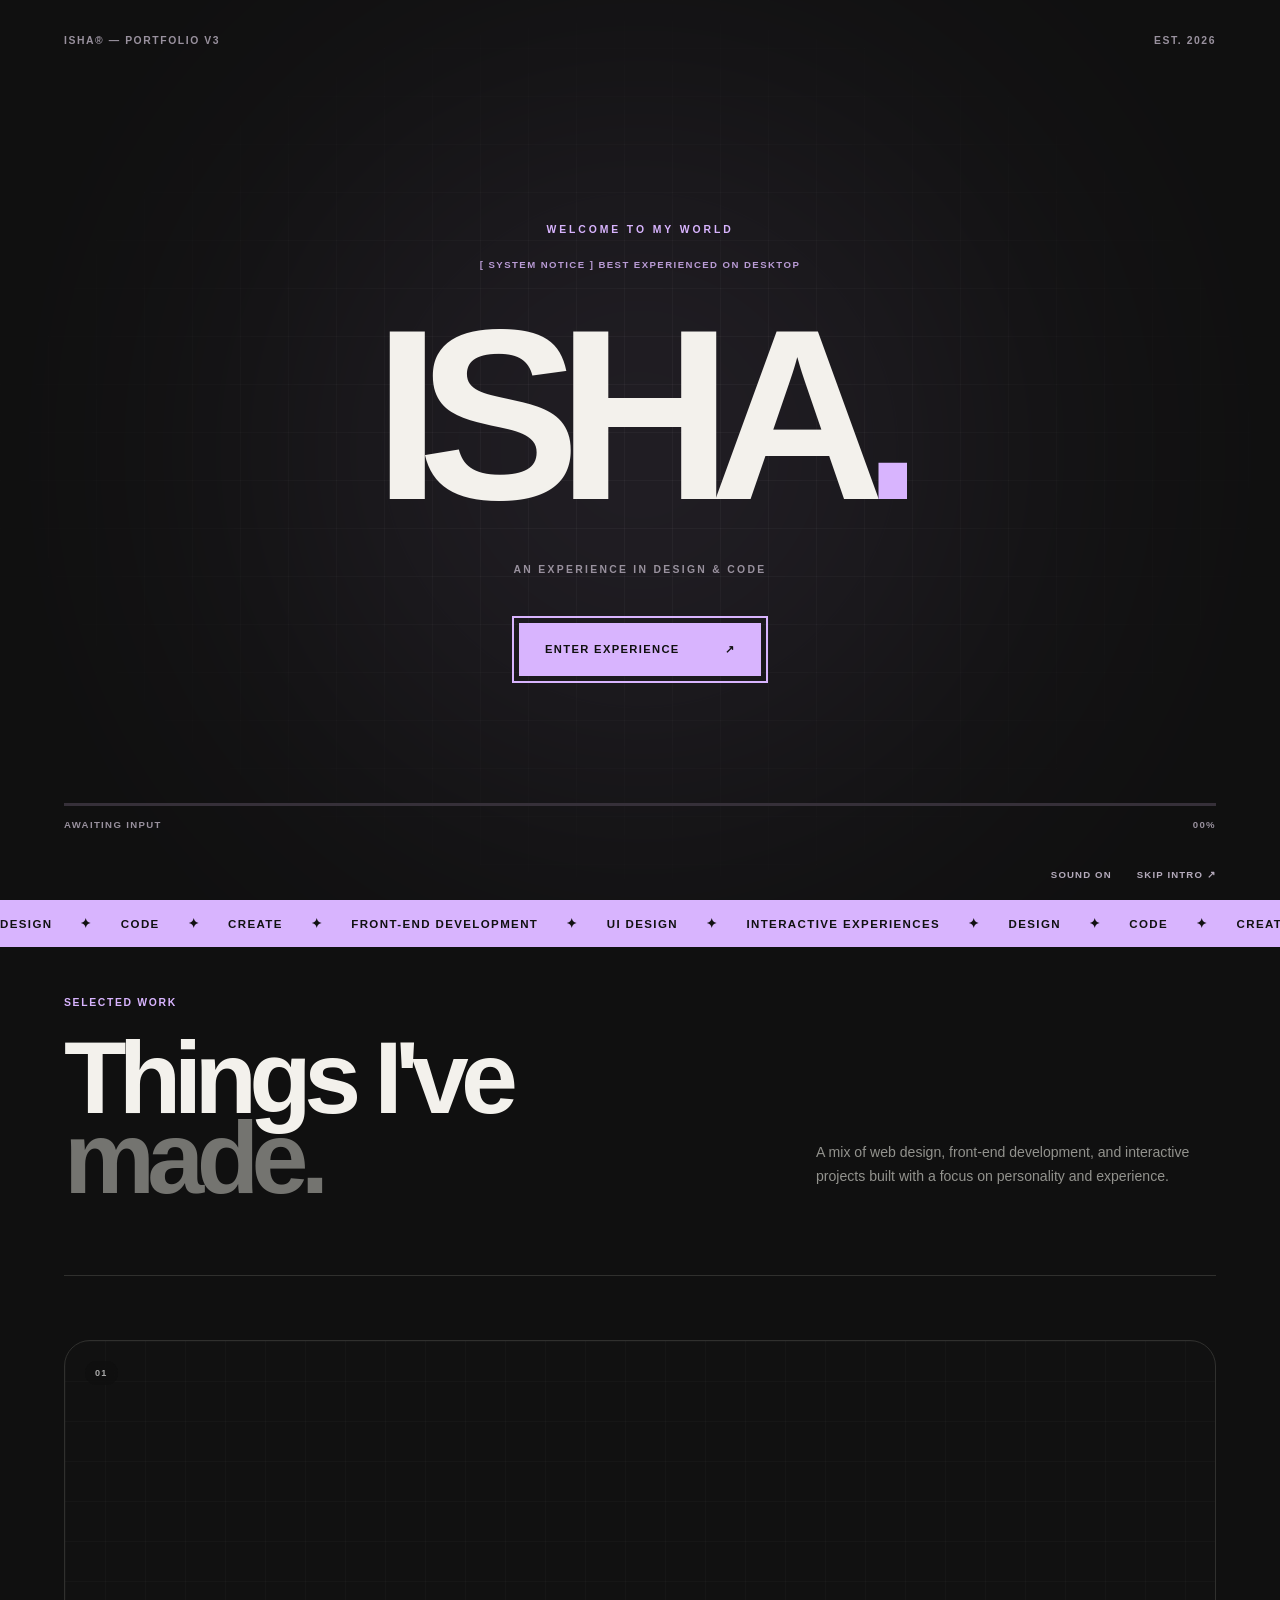
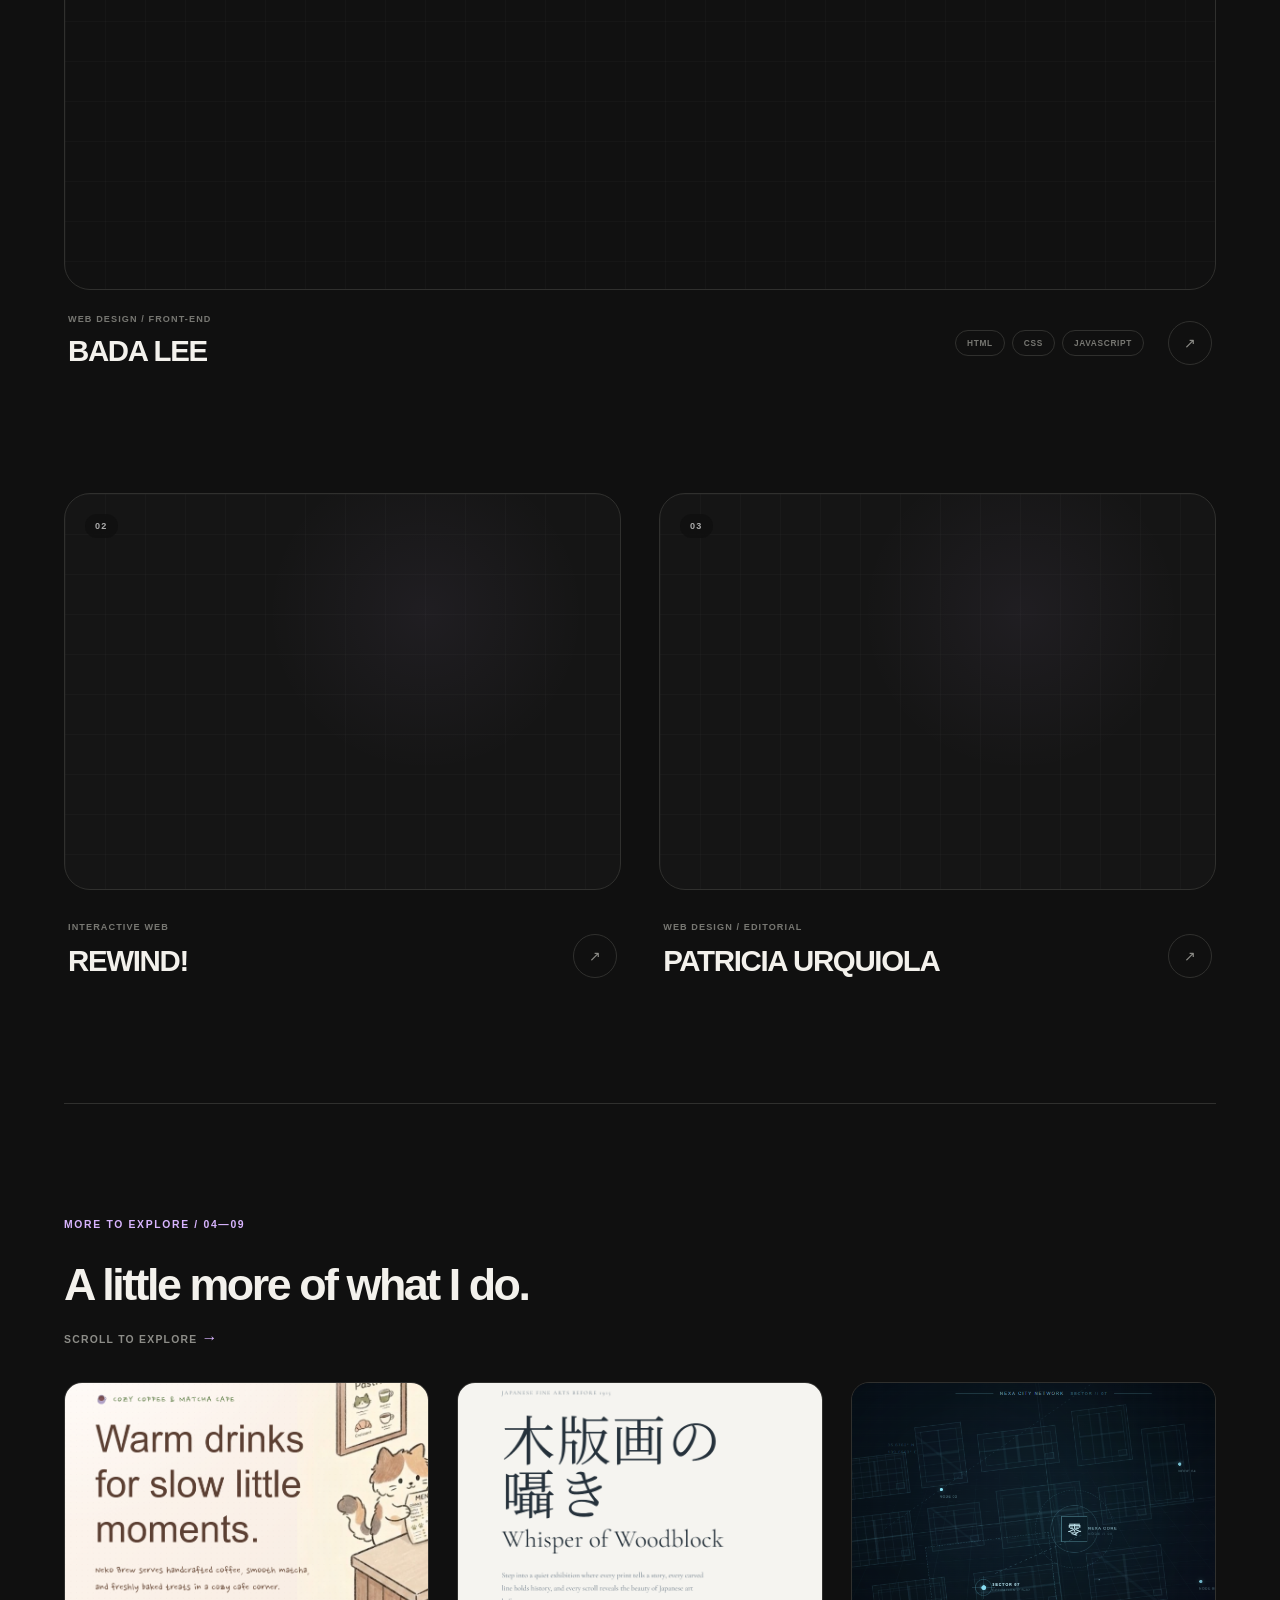
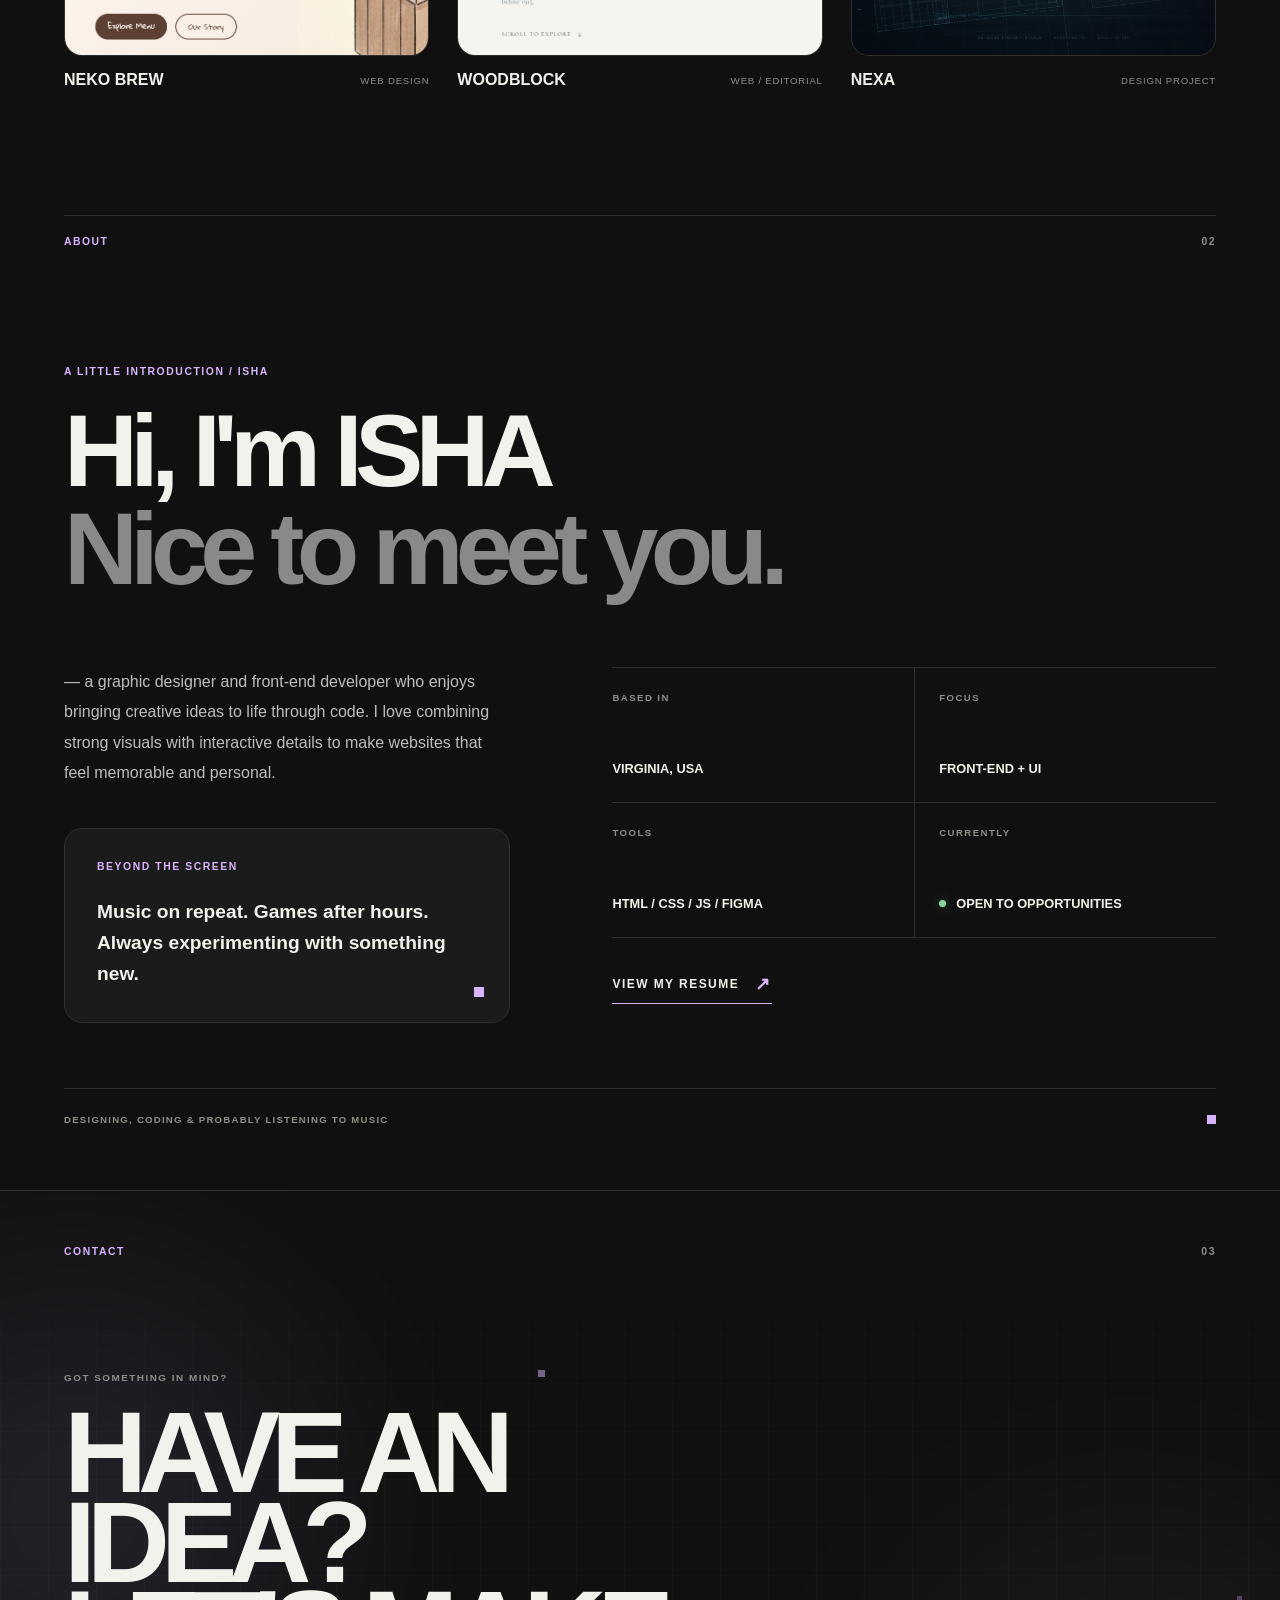
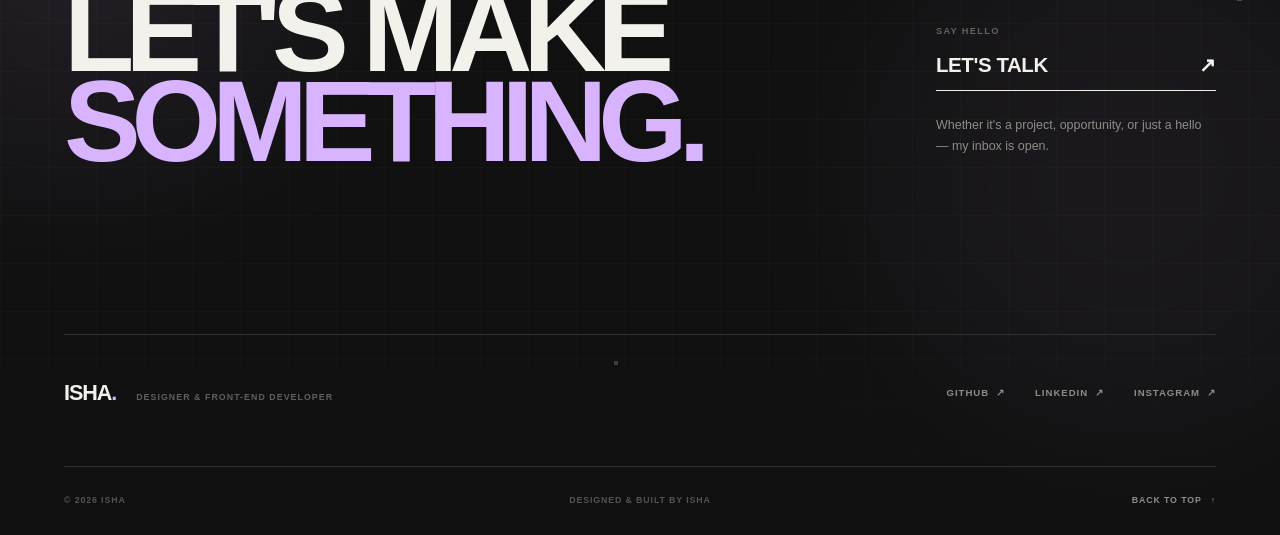
==== commit 0168be0d: "added responsive" ====
--- a/index.html
+++ b/index.html
@@ -52,6 +52,10 @@
         <div class="intro-center">
 
             <p class="intro-kicker">WELCOME TO MY WORLD</p>
+            
+            <p class="intro-device-note">
+            [ SYSTEM NOTICE ] BEST EXPERIENCED ON DESKTOP
+            </p>
 
             <h1 class="intro-wordmark" aria-label="ISHA">
                 <span>I</span>
--- a/css/responsive.css
+++ b/css/responsive.css
@@ -0,0 +1,378 @@
+/* =========================================
+   ISHA V3 — RESPONSIVE
+    TABLET + MOBILE
+========================================= */
+/* SMALL DESKTOP / IPAD LANDSCAPE */
+
+@media (max-width: 1200px) {
+    :root {
+        --page-padding: clamp(24px, 4vw, 52px);
+    }
+    
+    .hero {
+        grid-template-columns: minmax(0, 1fr0);
+        min-height: auto;
+        gap: 52px;
+        padding: 70px;
+    }
+    
+    .hero-intro {
+        max-width: 760px;
+    }
+    
+    .hero-title {
+        font-size: clamp(6rem, 16vw, 10rem);
+    }
+    
+    .featured-project {
+        width: 100%;
+        max-width: 100%;
+        justify-self: stretch;
+        min-width: 0;
+    }
+    
+    .featured-visual {
+        min-height: 0;
+        aspect-ratio: 16 / 9;
+    }
+    
+    .work-header {
+        grid-template-columns: minmax(0, 1fr);
+        gap: 24px;
+    }
+    
+    .work-description {
+        justify-self: start;
+        max-width: 600px;
+    }
+}
+
+/* =========================================
+    IPAD / TABLET
+========================================= */
+
+@media (max-width: 1024px) {
+
+    .site-header {
+        grid-template-columns: auto 1fr;
+        gap: 24px;
+        min-height: 76px;
+    }
+
+    .site-nav {
+        display: flex;
+        justify-self: end;
+        gap: clamp(12px, 3vw, 28px);
+    }
+
+    .site-nav a {
+        font-size: 0.68rem;
+    }
+
+    .header-status {
+        display: none;
+    }
+
+    .work-section {
+        padding-top: 80px;
+        padding-bottom: 95px;
+    }
+
+    .work-eyebrow {
+        padding-top: 0;
+    }
+
+    .work-heading h2 {
+        font-size: clamp(3.8rem, 9vw, 6.5rem);
+    }
+
+    .project-large {
+        margin-bottom: 65px;
+    }
+
+    .project-large .project-visual,
+    .project-bada .project-visual-live {
+        min-height: 0;
+        aspect-ratio: 16 / 9;
+    }
+
+    .project-small .project-visual {
+        min-height: 0;
+        aspect-ratio: 4 / 3;
+    }
+
+    .project-grid {
+        gap: 22px;
+    }
+
+    .project-title h3 {
+        overflow-wrap: anywhere;
+    }
+
+    .project-info {
+        gap: 15px;
+    }
+
+    .project-tags {
+        display: none;
+    }
+
+    .more-projects-grid {
+        overscroll-behavior-inline: contain;
+        -webkit-overflow-scrolling: touch;
+        touch-action: pan-x pan-y;
+    }
+
+    .intro-wordmark {
+        font-size: clamp(6rem, 19vw, 12rem);
+    }
+}
+
+
+/* =========================================
+   MOBILE
+========================================= */
+
+@media (max-width: 767px) {
+
+    :root {
+        --page-padding: 20px;
+    }
+
+    /* NAVIGATION */
+
+    .site-header {
+        min-height: 68px;
+        gap: 12px;
+    }
+
+    .logo {
+        font-size: 1.08rem;
+    }
+
+    .site-nav {
+        gap: clamp(10px, 3vw, 18px);
+    }
+
+    .site-nav a {
+        font-size: 0.6rem;
+        letter-spacing: 0.07em;
+    }
+
+    /* HERO */
+
+    .hero {
+        gap: 42px;
+        padding-top: 60px;
+        padding-bottom: 60px;
+    }
+
+    .hero-title {
+        margin-left: -3px;
+        font-size: clamp(5rem, 25vw, 8rem);
+    }
+
+    .hero-description {
+        margin-top: 25px;
+        font-size: clamp(1rem, 4vw, 1.2rem);
+    }
+
+    .hero-description br {
+        display: none;
+    }
+
+    .hero-actions {
+        flex-direction: column;
+        align-items: stretch;
+    }
+
+    .hero-actions .button {
+        width: 100%;
+    }
+
+    .hero-meta {
+        gap: 25px;
+        flex-wrap: wrap;
+    }
+
+    .hero-scroll {
+        display: none;
+    }
+
+    /* FEATURED PROJECT */
+
+    .featured-card {
+        padding: 7px;
+        border-radius: 16px;
+    }
+
+    .featured-visual {
+        min-height: 0;
+        aspect-ratio: 16 / 10;
+        border-radius: 11px;
+    }
+
+    .featured-info {
+        padding: 16px 10px 12px;
+    }
+
+    .featured-info h2 {
+        font-size: clamp(1.1rem, 5vw, 1.5rem);
+    }
+
+    .featured-arrow {
+        width: 36px;
+        height: 36px;
+    }
+
+    .featured-label,
+    .featured-count {
+        font-size: 0.56rem;
+    }
+
+    /* SELECTED WORK */
+
+    .work-section {
+        padding-top: 60px;
+        padding-bottom: 75px;
+    }
+
+    .work-header {
+        margin-bottom: 35px;
+        padding-bottom: 30px;
+    }
+
+    .work-heading h2 {
+        font-size: clamp(3.4rem, 13vw, 5.5rem);
+    }
+
+    .work-description {
+        font-size: 0.9rem;
+    }
+
+    .project-grid {
+        grid-template-columns: minmax(0, 1fr);
+        gap: 48px;
+    }
+
+    .project-large {
+        margin-bottom: 48px;
+    }
+
+    .project-large .project-visual,
+    .project-bada .project-visual-live,
+    .project-small .project-visual {
+        min-height: 0;
+        aspect-ratio: 4 / 3;
+        border-radius: 15px;
+    }
+
+    .project-info {
+        padding-top: 18px;
+        align-items: center;
+    }
+
+    .project-small .project-info {
+        padding-top: 18px;
+    }
+
+    .project-title h3 {
+        font-size: clamp(1.4rem, 6vw, 2rem);
+    }
+
+    .project-arrow {
+        width: 40px;
+        height: 40px;
+    }
+
+    .project-number {
+        top: 12px;
+        left: 12px;
+    }
+
+    /* CINEMATIC LOADER */
+
+    .intro-top {
+        top: max(18px, env(safe-area-inset-top));
+        font-size: 0.49rem;
+        letter-spacing: 0.08em;
+    }
+
+    .intro-center {
+        width: 100%;
+        padding-inline: 16px;
+    }
+
+    .intro-wordmark {
+        font-size: clamp(4.6rem, 22vw, 9rem);
+    }
+
+    .intro-kicker,
+    .intro-status {
+        font-size: 0.52rem;
+        letter-spacing: 0.1em;
+    }
+
+    .intro-enter {
+        margin-top: 30px;
+        padding: 16px 18px;
+        gap: 18px;
+    }
+
+    .intro-bottom {
+        bottom: 85px;
+    }
+
+    .intro-controls {
+        left: 5%;
+        right: 5%;
+        justify-content: space-between;
+    }
+
+    /* HIDE CUSTOM SCROLL INDICATOR */
+
+    .scroll-indicator {
+        display: none;
+    }
+}
+
+
+/* =========================================
+   SMALL PHONES
+========================================= */
+
+@media (max-width: 380px) {
+
+    :root {
+        --page-padding: 15px;
+    }
+
+    .site-nav {
+        gap: 10px;
+    }
+
+    .site-nav a {
+        font-size: 0.55rem;
+    }
+
+    .hero-title {
+        font-size: 24vw;
+    }
+
+    .intro-wordmark {
+        font-size: 21vw;
+    }
+}
+
+
+/* =========================================
+   TOUCH DEVICES
+========================================= */
+
+@media (hover: none) {
+
+    .featured-card:hover,
+    .project:not(.project-bada):hover .project-visual {
+        transform: none;
+    }
+}
--- a/css/loader.css
+++ b/css/loader.css
@@ -296,6 +296,7 @@
     to { transform: translateX(102%); }
 }
 
+
 /* =========================================
    RESPONSIVE
 ========================================= */
@@ -347,4 +348,25 @@
 
 .intro-loader.is-revealing {
     background: transparent;
+}
+
+/* DESKTOP EXPERIENCE NOTICE */
+
+.intro-device-note {
+    display: block;
+    margin-bottom: 18px;
+
+    color: #b99bd5;
+    font-size: 0.6rem;
+    font-weight: 700;
+    letter-spacing: 0.15em;
+    text-align: center;
+}
+
+/* Show only on mobile and tablet */
+
+@media (max-width: 1024px) {
+    .intro-device-note {
+        display: block;
+    }
 }
